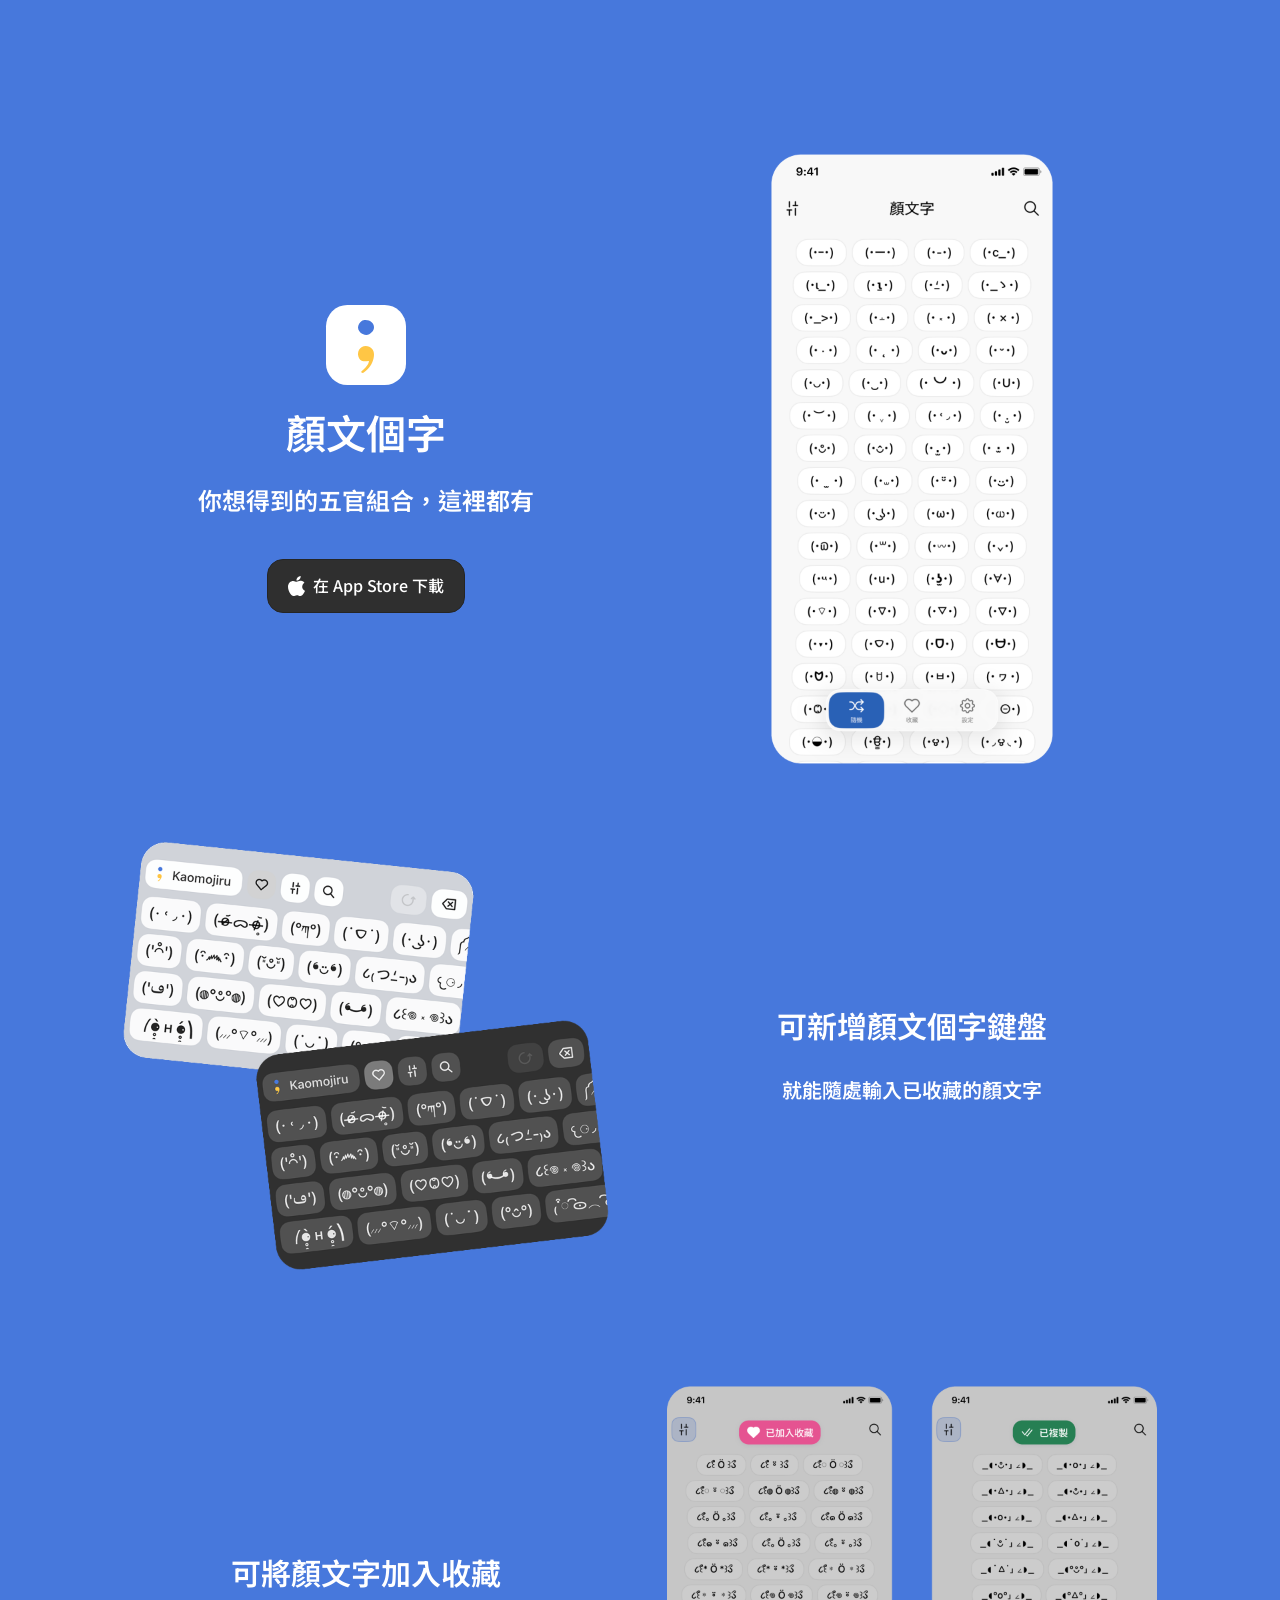
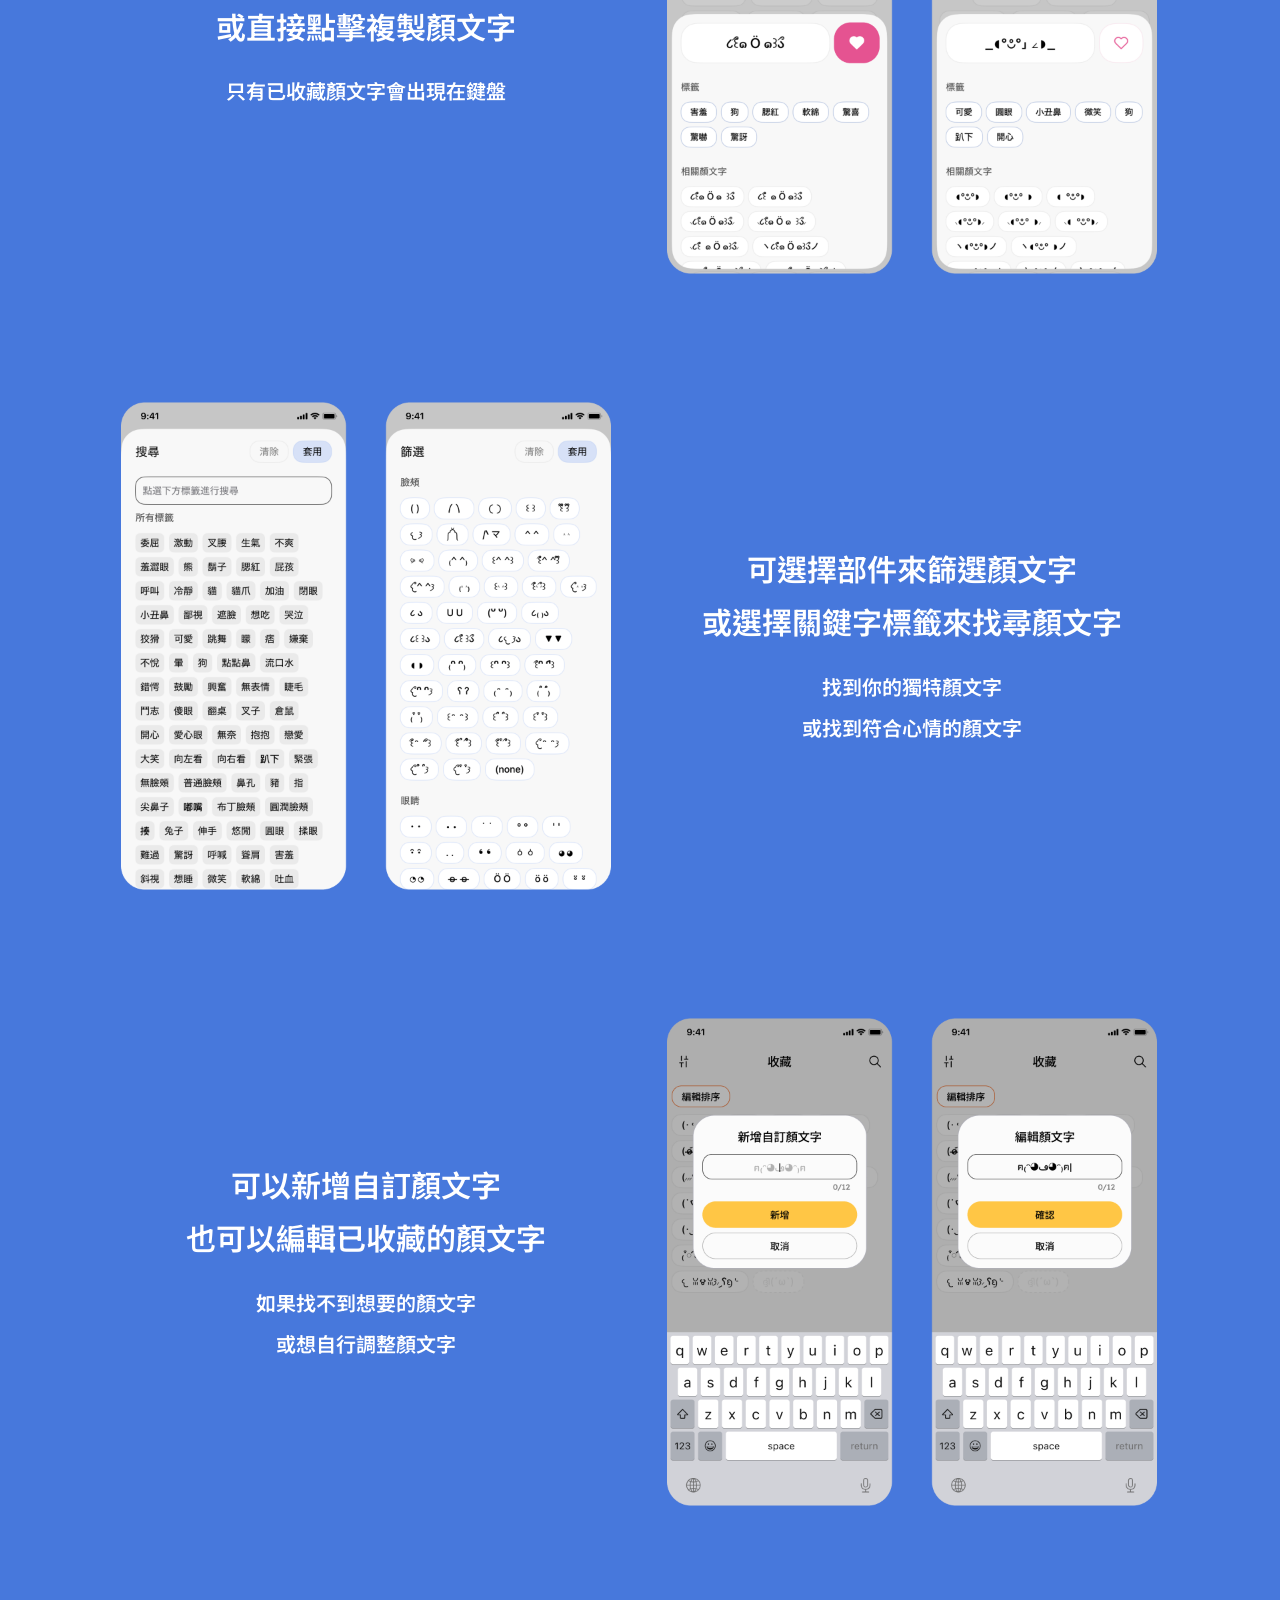
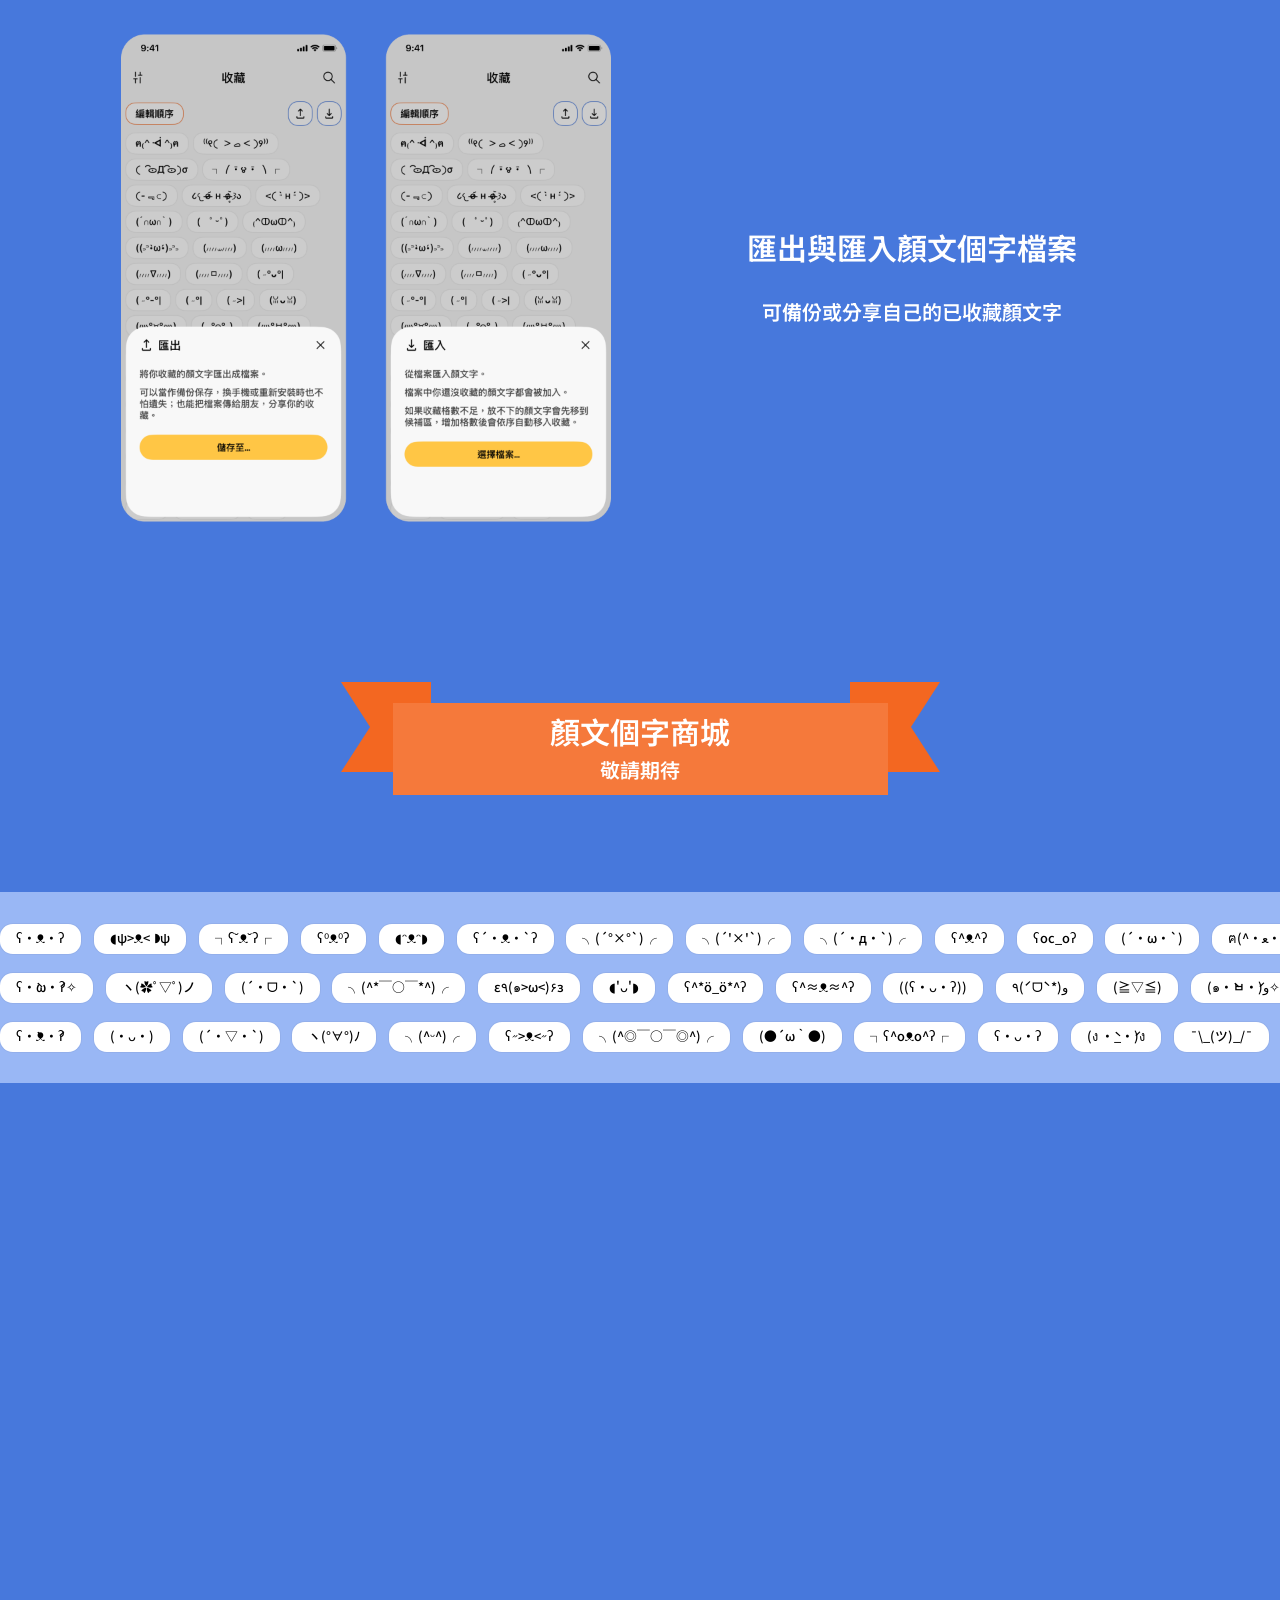
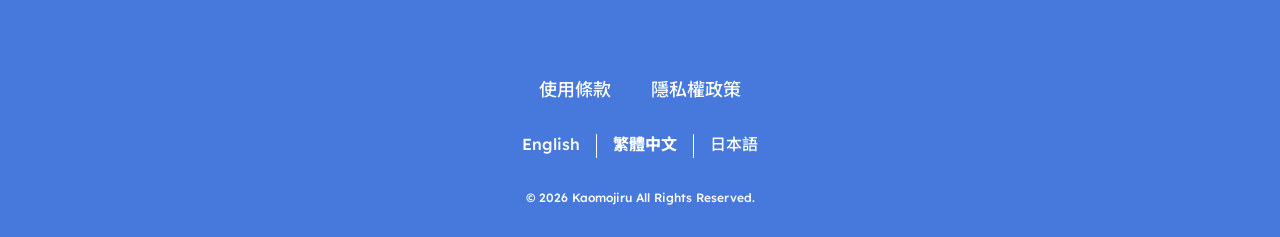
==== index.html @ 0f321140 "Add Kaomojiru official website (zh / en / ja) - Landing page in Traditional Chinese, English and Jap" ====
<!DOCTYPE html>
<html lang="zh-Hant-TW">
<head>
  <meta charset="UTF-8" />
  <meta name="viewport" content="width=device-width, initial-scale=1.0" />
  <title>顏文個字 Kaomojiru｜你想得到的五官組合，這裡都有</title>
  <meta name="description" content="顏文個字：你想得到的五官組合，這裡都有。收藏顏文字、用顏文個字鍵盤隨處輸入。" />
  <link rel="alternate" hreflang="zh-Hant" href="index.html" />
  <link rel="alternate" hreflang="en" href="en/index.html" />
  <link rel="alternate" hreflang="ja" href="ja/index.html" />
  <link rel="preconnect" href="https://fonts.googleapis.com" />
  <link rel="preconnect" href="https://fonts.gstatic.com" crossorigin />
  <link href="https://fonts.googleapis.com/css2?family=Lexend+Deca:wght@500;600;800&family=Noto+Sans+TC:wght@500;600;800&display=swap" rel="stylesheet" />
  <link rel="stylesheet" href="css/style.css" />
  <script>document.documentElement.classList.add("js");</script>
</head>
<body>
  <!-- Header：滑過第一個 section 後由上方淡入 -->
  <header class="site-header" id="siteHeader">
    <div class="site-header__blur" aria-hidden="true"><span></span><span></span><span></span><span></span><span></span></div>
    <div class="site-header__inner">
      <a class="brand" href="#top">
        <span class="app-icon app-icon--sm" aria-hidden="true">
          <span class="app-icon__mark">
            <img class="app-icon__top" src="images/icons/logo_top.svg" alt="" />
            <img class="app-icon__bottom" src="images/icons/logo_bottom.svg" alt="" />
          </span>
        </span>
        <span class="brand__name">顏文個字</span>
      </a>
      <a class="btn-appstore btn-appstore--sm" href="https://apps.apple.com/tw/app/%E9%A1%8F%E6%96%87%E5%80%8B%E5%AD%97/id6787823834" target="_blank" rel="noopener">
        <img src="images/icons/apple_logo.svg" alt="" width="13.046" height="16" />
        <span>在 App Store 下載</span>
      </a>
    </div>
  </header>

  <main id="top">
    <div class="sections">
      <!-- Section 1：Hero -->
      <section class="section section--hero" id="hero" data-reveal>
        <div class="text-block text-block--hero">
          <div class="hero-title">
            <span class="app-icon app-icon--lg" aria-hidden="true">
              <span class="app-icon__mark">
                <img class="app-icon__top" src="images/icons/logo_top.svg" alt="" />
                <img class="app-icon__bottom" src="images/icons/logo_bottom.svg" alt="" />
              </span>
            </span>
            <h1 class="hero-title__name">顏文個字</h1>
            <p class="hero-title__tagline" data-type>你想得到的五官組合，這裡都有</p>
          </div>
          <a class="btn-appstore" href="https://apps.apple.com/tw/app/%E9%A1%8F%E6%96%87%E5%80%8B%E5%AD%97/id6787823834" target="_blank" rel="noopener">
            <img src="images/icons/apple_logo.svg" alt="" width="16.308" height="20" />
            <span>在 App Store 下載</span>
          </a>
        </div>
        <div class="media media--hero">
          <img src="images/image_1_ch.png" alt="顏文個字 App 主畫面：各式顏文字一覽" width="526" height="614" />
        </div>
      </section>

      <!-- Section 2：鍵盤 -->
      <section class="section" data-reveal>
        <div class="media media--keyboard">
          <img src="images/Image_2.png" alt="顏文個字鍵盤（淺色與深色模式）" width="526" height="484" />
        </div>
        <div class="text-block text-block--keyboard">
          <div class="text-block__title">
            <h2 data-type>可新增顏文個字鍵盤</h2>
          </div>
          <div class="text-block__desc">
            <p data-type>就能隨處輸入已收藏的顏文字</p>
          </div>
        </div>
      </section>

      <!-- Section 3：收藏 / 複製 -->
      <section class="section" data-reveal>
        <div class="text-block">
          <div class="text-block__title">
            <h2 data-type>可將顏文字加入收藏</h2>
            <h2 data-type>或直接點擊複製顏文字</h2>
          </div>
          <div class="text-block__desc">
            <p data-type>只有已收藏顏文字會出現在鍵盤</p>
          </div>
        </div>
        <div class="media">
          <img src="images/Image_3_ch.png" alt="將顏文字加入收藏與點擊複製的畫面" width="526" height="568" />
        </div>
      </section>

      <!-- Section 4：篩選 / 標籤 -->
      <section class="section" data-reveal>
        <div class="media">
          <img src="images/Image_4_ch.png" alt="以部件篩選顏文字與關鍵字標籤搜尋的畫面" width="526" height="568" />
        </div>
        <div class="text-block">
          <div class="text-block__title">
            <h2 data-type>可選擇部件來篩選顏文字</h2>
            <h2 data-type>或選擇關鍵字標籤來找尋顏文字</h2>
          </div>
          <div class="text-block__desc">
            <p data-type>找到你的獨特顏文字</p>
            <p data-type>或找到符合心情的顏文字</p>
          </div>
        </div>
      </section>

      <!-- Section 5：自訂 / 編輯 -->
      <section class="section" data-reveal>
        <div class="text-block">
          <div class="text-block__title">
            <h2 data-type>可以新增自訂顏文字</h2>
            <h2 data-type>也可以編輯已收藏的顏文字</h2>
          </div>
          <div class="text-block__desc">
            <p data-type>如果找不到想要的顏文字</p>
            <p data-type>或想自行調整顏文字</p>
          </div>
        </div>
        <div class="media">
          <img src="images/Image_5_ch.png" alt="新增自訂顏文字與編輯顏文字的畫面" width="526" height="568" />
        </div>
      </section>

      <!-- Section 6：匯出 / 匯入 -->
      <section class="section" data-reveal>
        <div class="media">
          <img src="images/Image_6_ch.png" alt="匯出與匯入顏文個字檔案的畫面" width="526" height="568" />
        </div>
        <div class="text-block">
          <div class="text-block__title">
            <h2 data-type>匯出與匯入顏文個字檔案</h2>
          </div>
          <div class="text-block__desc">
            <p data-type>可備份或分享自己的已收藏顏文字</p>
          </div>
        </div>
      </section>

      <!-- Section 7：顏文個字商城 banner -->
      <section class="section section--banner" data-reveal>
        <div class="market-banner">
          <img class="market-banner__side market-banner__side--left" src="images/icons/banner_left.svg" alt="" width="90" height="114" />
          <img class="market-banner__side market-banner__side--right" src="images/icons/banner_right.svg" alt="" width="90" height="114" />
          <div class="market-banner__middle">
            <h2 data-type>顏文個字商城</h2>
            <p data-type>敬請期待</p>
          </div>
        </div>
      </section>
    </div>

    <!-- 滾動顏文字：直接在下方 rolling__set 中增刪按鈕即可 -->
    <section class="rolling" aria-label="顏文字範例（點擊即可複製）" data-reveal>
      <div class="rolling__row" data-direction="left">
        <div class="rolling__set">
          <button class="kaomoji-btn" type="button">ʕ•ᴥ•ʔ</button>
          <button class="kaomoji-btn" type="button">◖ψ&gt;ᴥ&lt;◗ψ</button>
          <button class="kaomoji-btn" type="button">┐ʕ˘ᴥ˘ʔ┌</button>
          <button class="kaomoji-btn" type="button">ʕ⁰ᴥ⁰ʔ</button>
          <button class="kaomoji-btn" type="button">◖ᵔᴥᵔ◗</button>
          <button class="kaomoji-btn" type="button">ʕ´•ᴥ•`ʔ</button>
          <button class="kaomoji-btn" type="button">╮(´°×°`)╭</button>
          <button class="kaomoji-btn" type="button">╮(´'×'`)╭</button>
          <button class="kaomoji-btn" type="button">╮(´•д•`)╭</button>
          <button class="kaomoji-btn" type="button">ʕ^ᴥ^ʔ</button>
          <button class="kaomoji-btn" type="button">ʕoc_oʔ</button>
          <button class="kaomoji-btn" type="button">(´・ω・`)</button>
          <button class="kaomoji-btn" type="button">ฅ(^•ﻌ•^)ฅ</button>
          <button class="kaomoji-btn" type="button">(｡•̀ᴗ-)✧</button>
          <button class="kaomoji-btn" type="button">٩(◕‿◕)۶</button>
          <button class="kaomoji-btn" type="button">٩(๑&gt;◡&lt;๑)۶</button>
        </div>
      </div>
      <div class="rolling__row" data-direction="right">
        <div class="rolling__set">
          <button class="kaomoji-btn" type="button">ʕ•̀ω•́ʔ✧</button>
          <button class="kaomoji-btn" type="button">ヽ(✿ﾟ▽ﾟ)ノ</button>
          <button class="kaomoji-btn" type="button">(´・ᗜ・`)</button>
          <button class="kaomoji-btn" type="button">╮(^*￣○￣*^)╭</button>
          <button class="kaomoji-btn" type="button">ε٩(๑&gt;ω&lt;)۶з</button>
          <button class="kaomoji-btn" type="button">◖'ᴗ'◗</button>
          <button class="kaomoji-btn" type="button">ʕ^*ö_ö*^ʔ</button>
          <button class="kaomoji-btn" type="button">ʕ^≈ᴥ≈^ʔ</button>
          <button class="kaomoji-btn" type="button">((ʕ•ᴗ•ʔ))</button>
          <button class="kaomoji-btn" type="button">٩(ˊᗜˋ*)و</button>
          <button class="kaomoji-btn" type="button">(≧▽≦)</button>
          <button class="kaomoji-btn" type="button">(๑•̀ㅂ•́)و✧</button>
          <button class="kaomoji-btn" type="button">(ﾉ◕ヮ◕)ﾉ*:･ﾟ✧</button>
          <button class="kaomoji-btn" type="button">(￣▽￣)ノ</button>
          <button class="kaomoji-btn" type="button">(っ˘ω˘ς)</button>
          <button class="kaomoji-btn" type="button">U•ᴥ•U</button>
          <button class="kaomoji-btn" type="button">ʕoᴗoʔ</button>
        </div>
      </div>
      <div class="rolling__row" data-direction="left">
        <div class="rolling__set">
          <button class="kaomoji-btn" type="button">ʕ•̀ᴥ•́ʔ</button>
          <button class="kaomoji-btn" type="button">(・ᴗ・)</button>
          <button class="kaomoji-btn" type="button">(´・▽・`)</button>
          <button class="kaomoji-btn" type="button">ヽ(°∀°)ﾉ</button>
          <button class="kaomoji-btn" type="button">╮(^ᵕ^)╭</button>
          <button class="kaomoji-btn" type="button">ʕ˶&gt;ᴥ&lt;˶ʔ</button>
          <button class="kaomoji-btn" type="button">╮(^◎￣○￣◎^)╭</button>
          <button class="kaomoji-btn" type="button">(●´ω｀●)</button>
          <button class="kaomoji-btn" type="button">┐ʕ^oᴥo^ʔ┌</button>
          <button class="kaomoji-btn" type="button">ʕ•ᴗ•ʔ</button>
          <button class="kaomoji-btn" type="button">(ง •̀_•́)ง</button>
          <button class="kaomoji-btn" type="button">¯\_(ツ)_/¯</button>
          <button class="kaomoji-btn" type="button">(✿◠‿◠)</button>
          <button class="kaomoji-btn" type="button">ʕ´•̥ᴥ•̥`ʔ</button>
          <button class="kaomoji-btn" type="button">(＾ω＾)</button>
          <button class="kaomoji-btn" type="button">◖⁰ᴥ⁰◗</button>
        </div>
      </div>
    </section>

    <!-- 常見問題 -->
    <section class="faq" data-reveal>
      <h2 class="faq__heading" data-type>常見問題</h2>
      <div class="faq__list">
        <div class="faq-item">
          <button class="faq-item__question" type="button" aria-expanded="false" aria-controls="faq-a1" id="faq-q1">
            <span>顏文個字 App 需要付費嗎？</span>
            <img class="faq-item__arrow" src="images/Icon_Arrow.png" alt="" width="40" height="40" />
          </button>
          <div class="faq-item__answer" id="faq-a1" role="region" aria-labelledby="faq-q1">
            <div class="faq-item__answer-inner">
              <p>App 本身免費，提供 10 個免費收藏的額度，每觀看一個影片可獲得 2 個收藏額度。</p>
              <p>若購買顏文個字 PRO 則可無限收藏＋去除橫幅廣告。</p>
            </div>
          </div>
        </div>
        <div class="faq-item">
          <button class="faq-item__question" type="button" aria-expanded="false" aria-controls="faq-a2" id="faq-q2">
            <span>為什麼不把所有的顏文字直接放在鍵盤裡？</span>
            <img class="faq-item__arrow" src="images/Icon_Arrow.png" alt="" width="40" height="40" />
          </button>
          <div class="faq-item__answer" id="faq-a2" role="region" aria-labelledby="faq-q2">
            <div class="faq-item__answer-inner">
              <p>顏文個字收錄了許多部件，希望使用者可以盡情拼出自己喜歡的、符合自己心情的顏文字。</p>
              <p>也因此，顏文個字所含有的顏文字個數一共超過 37 億個。</p>
              <p>將這個數量的顏文字直接放在鍵盤裡，不僅不容易快速找到自己想使用的顏文字，鍵盤本身也容易造成卡頓。</p>
              <p>所以希望大家可以時不時開啟顏文個字 App 收藏自己喜歡的、想用的顏文字，方便下次直接切換顏文個字鍵盤來一鍵輸入。</p>
            </div>
          </div>
        </div>
        <div class="faq-item">
          <button class="faq-item__question" type="button" aria-expanded="false" aria-controls="faq-a3" id="faq-q3">
            <span>顏文個字的鍵盤真的不會竊聽輸入？</span>
            <img class="faq-item__arrow" src="images/Icon_Arrow.png" alt="" width="40" height="40" />
          </button>
          <div class="faq-item__answer" id="faq-a3" role="region" aria-labelledby="faq-q3">
            <div class="faq-item__answer-inner">
              <p>是的，如果鍵盤上要有這樣的功能，iOS 系統會要求要讓使用者「允許完整取用」；但在設定顏文個字鍵盤時，您會發現沒有這樣的選項，這正是顏文個字鍵盤完全不可能竊聽使用者的輸入的證明。</p>
            </div>
          </div>
        </div>
        <div class="faq-item">
          <button class="faq-item__question" type="button" aria-expanded="false" aria-controls="faq-a4" id="faq-q4">
            <span>要怎麼設定顏文個字鍵盤呢？</span>
            <img class="faq-item__arrow" src="images/Icon_Arrow.png" alt="" width="40" height="40" />
          </button>
          <div class="faq-item__answer" id="faq-a4" role="region" aria-labelledby="faq-q4">
            <div class="faq-item__answer-inner">
              <p>有許多種方式，您可以直接到 iOS 設定 App 上後選擇「一般」&gt;「鍵盤」&gt;「新增鍵盤」，找到「第三方鍵盤」下方的「顏文個字鍵盤」；或是在切換輸入鍵盤時選擇最上方的「鍵盤設定」，畫面跳轉至 iOS 設定 App 上後選擇「鍵盤」&gt;「新增鍵盤」，後面步驟相同。</p>
              <p>或者是開啟顏文個字 App 進入「設定」頁，選擇「鍵盤設定方法」，滑到最下方點擊「前往『設定』」，點擊「鍵盤」後開啟顏文個字鍵盤。</p>
            </div>
          </div>
        </div>
      </div>
    </section>
  </main>

  <footer class="site-footer">
    <nav class="site-footer__legal" aria-label="法律資訊">
      <a href="terms.html">使用條款</a>
      <a href="privacy.html">隱私權政策</a>
    </nav>
    <nav class="site-footer__lang" aria-label="語言">
      <a href="en/index.html" lang="en">English</a>
      <span class="site-footer__divider" aria-hidden="true"></span>
      <a href="index.html" aria-current="page">繁體中文</a>
      <span class="site-footer__divider" aria-hidden="true"></span>
      <a href="ja/index.html" lang="ja">日本語</a>
    </nav>
    <p class="site-footer__copy">© 2026 Kaomojiru All Rights Reserved.</p>
  </footer>

  <div class="toast" id="toast" role="status" aria-live="polite"></div>

  <script src="js/main.js"></script>
</body>
</html>
---- css/style.css ----
/* =========================================================
   顏文個字 Kaomojiru — Official Website
   目前版本：桌機版（viewport ≥ 1122px）
   ========================================================= */

:root {
  --blue: #4778dc;
  --blue-light: #99b7f5;
  --white: #ffffff;
  --orange: #f5793b;
  --button-dark: #2f2f2f;
  --neutral-900: #252525;
  --kaomoji-text: #000000;

  --content-width: 1074px;
  --column-width: 526px;

  --font-base: "Lexend Deca", "PingFang TC", "Noto Sans TC", "Microsoft JhengHei", sans-serif;
  --font-ui: -apple-system, BlinkMacSystemFont, "SF Pro Text", "SF Pro", "PingFang TC", "Noto Sans TC", sans-serif;
  --font-kaomoji: -apple-system, BlinkMacSystemFont, "SF Pro Text", "Hiragino Sans", "Apple Color Emoji", "Segoe UI Symbol", "Noto Sans JP", "Noto Sans TC", sans-serif;

  --ease-out: cubic-bezier(0.22, 1, 0.36, 1);
}

/* 日文版：漢字使用日文字形 */
:root:lang(ja) {
  --font-base: "Lexend Deca", "Noto Sans JP", "Hiragino Sans", "Hiragino Kaku Gothic ProN", "Yu Gothic", sans-serif;
  --font-ui: -apple-system, BlinkMacSystemFont, "SF Pro Text", "SF Pro", "Hiragino Sans", "Noto Sans JP", sans-serif;
}

*,
*::before,
*::after {
  box-sizing: border-box;
}

html {
  scroll-behavior: smooth;
}

body {
  margin: 0;
  background: var(--blue);
  color: var(--white);
  font-family: var(--font-base);
  font-weight: 600;
  -webkit-font-smoothing: antialiased;
  -moz-osx-font-smoothing: grayscale;
  overflow-x: hidden;
}

h1,
h2,
p {
  margin: 0;
  font-weight: inherit;
}

a {
  color: inherit;
  text-decoration: none;
}

img {
  display: block;
}

/* ---------- App icon（logo） ---------- */
.app-icon {
  position: relative;
  display: block;
  flex-shrink: 0;
  overflow: hidden;
  background: var(--white);
  border-radius: 26.667%;
}

.app-icon--lg {
  width: 80px;
  height: 80px;
}

.app-icon--sm {
  width: 36px;
  height: 36px;
}

.app-icon__mark {
  position: absolute;
  left: 37.5%;
  top: 17.578%;
  width: 25%;
  height: 68.75%;
}

.app-icon__top,
.app-icon__bottom {
  position: absolute;
  width: auto;
  height: auto;
}

.app-icon__top {
  top: 0.92%;
  right: 10.38%;
  bottom: 70.11%;
  left: 10%;
  width: 79.62%;
  height: 28.97%;
}

.app-icon__bottom {
  top: 49.11%;
  right: 11.36%;
  bottom: 1.53%;
  left: 10%;
  width: 78.64%;
  height: 49.36%;
}

/* ---------- App Store 按鈕 ---------- */
.btn-appstore {
  display: inline-flex;
  align-items: center;
  justify-content: center;
  gap: 8px;
  padding: 16px 20px;
  background: var(--button-dark);
  border: 1px solid var(--neutral-900);
  border-radius: 16px;
  color: var(--white);
  font-family: var(--font-ui);
  font-size: 16px;
  font-weight: 510;
  line-height: 1.2;
  white-space: nowrap;
  transition: transform 0.2s var(--ease-out), background-color 0.2s ease;
}

.btn-appstore img {
  width: 16.308px;
  height: 20px;
}

.btn-appstore--sm {
  padding: 12px 16px;
  font-size: 14px;
}

.btn-appstore--sm img {
  width: 13.046px;
  height: 16px;
}

.btn-appstore:hover {
  background: #3a3a3a;
  transform: translateY(-2px);
}

/* 按下：下移 2px 並縮小為 97% */
.btn-appstore:active {
  transform: translateY(2px) scale(0.97);
  transition-duration: 0.08s;
}

.btn-appstore:focus-visible,
.faq-item__question:focus-visible,
.kaomoji-btn:focus-visible,
.site-footer a:focus-visible {
  outline: 2px solid var(--white);
  outline-offset: 3px;
}

/* ---------- Header（滑過第一個 section 後由上方淡入） ---------- */
/* 注意：header 本身不可用 opacity 淡入——父層 opacity < 1 時，
   瀏覽器會暫停子層的 backdrop-filter，導致模糊延遲出現。
   因此 header 只做位移；淡入改由底色（::before）與內容（__inner）各自處理。 */
.site-header {
  --blur-extend: 40px;
  position: fixed;
  inset: 0 0 auto 0;
  z-index: 100;
  transform: translateY(calc(-100% - var(--blur-extend)));
  pointer-events: none;
  transition: transform 0.45s var(--ease-out);
  will-change: transform;
}

.site-header::before {
  content: "";
  position: absolute;
  inset: 0;
  z-index: -2;
  background: url("../images/icons/header_bg.png") center / 100% 100% no-repeat;
  opacity: 0;
  transition: opacity 0.45s var(--ease-out);
}

.site-header.is-visible {
  transform: translateY(0);
  pointer-events: auto;
}

.site-header.is-visible::before,
.site-header.is-visible .site-header__inner {
  opacity: 1;
}

/* Progressive blur：越往上越模糊，並延伸到 header 下方逐漸消失，避免出現明顯分界線 */
.site-header__blur {
  position: absolute;
  inset: 0 0 auto 0;
  z-index: -1;
  height: calc(100% + var(--blur-extend));
  pointer-events: none;
}

.site-header__blur > span {
  position: absolute;
  inset: 0;
}

/* 每一層負責一段高度（0% = 底部，100% = 頂部），模糊程度逐層加倍 */
.site-header__blur > span:nth-child(1) {
  -webkit-backdrop-filter: blur(0.75px);
  backdrop-filter: blur(0.75px);
  -webkit-mask-image: linear-gradient(to top, transparent 0%, #000 12%, #000 26%, transparent 40%);
  mask-image: linear-gradient(to top, transparent 0%, #000 12%, #000 26%, transparent 40%);
}

.site-header__blur > span:nth-child(2) {
  -webkit-backdrop-filter: blur(1.5px);
  backdrop-filter: blur(1.5px);
  -webkit-mask-image: linear-gradient(to top, transparent 12%, #000 26%, #000 40%, transparent 54%);
  mask-image: linear-gradient(to top, transparent 12%, #000 26%, #000 40%, transparent 54%);
}

.site-header__blur > span:nth-child(3) {
  -webkit-backdrop-filter: blur(3px);
  backdrop-filter: blur(3px);
  -webkit-mask-image: linear-gradient(to top, transparent 26%, #000 40%, #000 54%, transparent 68%);
  mask-image: linear-gradient(to top, transparent 26%, #000 40%, #000 54%, transparent 68%);
}

.site-header__blur > span:nth-child(4) {
  -webkit-backdrop-filter: blur(6px);
  backdrop-filter: blur(6px);
  -webkit-mask-image: linear-gradient(to top, transparent 40%, #000 54%, #000 68%, transparent 82%);
  mask-image: linear-gradient(to top, transparent 40%, #000 54%, #000 68%, transparent 82%);
}

.site-header__blur > span:nth-child(5) {
  -webkit-backdrop-filter: blur(12px);
  backdrop-filter: blur(12px);
  -webkit-mask-image: linear-gradient(to top, transparent 54%, #000 68%, #000 100%);
  mask-image: linear-gradient(to top, transparent 54%, #000 68%, #000 100%);
}

.site-header__inner {
  opacity: 0;
  transition: opacity 0.45s var(--ease-out);
  display: flex;
  align-items: center;
  justify-content: space-between;
  width: var(--content-width);
  margin: 0 auto;
  padding: 18px 16px;
}

.brand {
  display: flex;
  align-items: center;
  gap: 12px;
}

.brand__name {
  font-size: 20px;
  font-weight: 600;
  line-height: 1.25;
  white-space: nowrap;
}

/* ---------- Sections ---------- */
.sections {
  width: var(--content-width);
  margin: 0 auto;
  padding-top: 128px; /* header 區 80px + 48px */
}

.section {
  display: flex;
  align-items: center;
  gap: 20px;
  padding: 24px 0;
}

.media {
  display: flex;
  align-items: center;
  justify-content: center;
  width: var(--column-width);
  height: 568px;
  flex-shrink: 0;
}

.media img {
  width: var(--column-width);
  height: auto;
}

.media--hero {
  height: 614px;
}

.media--keyboard {
  height: 484px;
}

.text-block {
  display: flex;
  flex-direction: column;
  align-items: center;
  justify-content: center;
  gap: 32px;
  width: var(--column-width);
  height: 568px;
  flex-shrink: 0;
  padding: 16px;
  text-align: center;
  line-height: 1.25;
}

.text-block--keyboard {
  height: 484px;
}

.text-block__title,
.text-block__desc {
  display: flex;
  flex-direction: column;
  align-items: center;
  gap: 16px;
  width: 100%;
}

/* 標題與敘述換行時讓每行長度平均，避免最後一行只剩一兩個字 */
.text-block__title h2,
.text-block__desc p,
.hero-title__tagline {
  text-wrap: balance;
}

.text-block__title h2 {
  font-size: 30px;
  font-weight: 600;
}

.text-block__desc p {
  font-size: 20px;
  font-weight: 600;
}

/* Hero */
.text-block--hero {
  gap: 40px;
  height: 614px;
}

.hero-title {
  display: flex;
  flex-direction: column;
  align-items: center;
  gap: 24px;
  width: 100%;
}

.hero-title__name {
  font-size: 40px;
  font-weight: 600;
  line-height: 1.25;
}

.hero-title__tagline {
  font-size: 24px;
  font-weight: 600;
  line-height: 1.5;
}

/* ---------- 顏文個字商城 banner ---------- */
/* 左右至少保留 60px；空間不夠時整個 banner 等比例縮小（設計原寸 599 × 114） */
.section--banner {
  justify-content: center;
  padding: 0;
}

.market-banner {
  --banner-gutter: 60px;
  position: relative;
  container-type: inline-size;
  width: min(599px, calc(100% - var(--banner-gutter) * 2));
  aspect-ratio: 599 / 114;
  margin: 96px 0;
}

.market-banner__side {
  position: absolute;
  top: 0;
  width: 15.025%; /* 90 / 599 */
  height: 100%;
}

.market-banner__side--left {
  left: 0;
}

.market-banner__side--right {
  right: 0;
}

/* 內部尺寸以 banner 寬度（cqw）換算，原寸時與設計稿相同 */
.market-banner__middle {
  position: absolute;
  left: 8.681%; /* 52 / 599 */
  top: 18.421%; /* 21 / 114 */
  display: flex;
  flex-direction: column;
  align-items: center;
  gap: calc(6 / 599 * 100cqw);
  width: 82.638%; /* 495 / 599 */
  padding: calc(12 / 599 * 100cqw) 0;
  background: var(--orange);
  text-align: center;
  line-height: 1.25;
}

.market-banner__middle h2 {
  font-size: calc(30 / 599 * 100cqw);
  font-weight: 600;
}

.market-banner__middle p {
  font-size: calc(20 / 599 * 100cqw);
  font-weight: 600;
}

/* ---------- 滾動顏文字 ---------- */
.rolling {
  display: flex;
  flex-direction: column;
  gap: 19.2px;
  padding: 32px 0;
  background: var(--blue-light);
  overflow: hidden;
}

.rolling__row {
  display: flex;
  width: 100%;
  overflow: hidden;
  /* 讓上移的按鈕不被裁切 */
  padding: 4px 0;
  margin: -4px 0;
}

.rolling__track {
  display: flex;
  flex-shrink: 0;
  animation: marquee-left var(--duration, 60s) linear infinite;
  will-change: transform;
}

.rolling__row[data-direction="right"] .rolling__track {
  animation-name: marquee-right;
}

.rolling__row:hover .rolling__track,
.rolling__row:focus-within .rolling__track {
  animation-play-state: paused;
}

.rolling__set {
  display: flex;
  flex-shrink: 0;
  gap: 12.8px;
  padding-right: 12.8px;
}

@keyframes marquee-left {
  from { transform: translateX(0); }
  to   { transform: translateX(-50%); }
}

@keyframes marquee-right {
  from { transform: translateX(-50%); }
  to   { transform: translateX(0); }
}

.kaomoji-btn {
  display: inline-flex;
  align-items: center;
  justify-content: center;
  flex-shrink: 0;
  height: 29.6px;
  padding: 0 16px;
  border: 0;
  border-radius: 12.8px;
  background: var(--white);
  box-shadow: 0 0 0 1px rgba(0, 0, 0, 0.04);
  color: var(--kaomoji-text);
  font-family: var(--font-kaomoji);
  font-size: 12.8px;
  font-weight: 500;
  line-height: 1;
  white-space: nowrap;
  cursor: pointer;
  transition: transform 0.2s var(--ease-out), box-shadow 0.2s ease;
}

.kaomoji-btn:hover {
  transform: translateY(-3px);
  box-shadow: 0 3px 8px rgba(26, 62, 140, 0.18);
}

.kaomoji-btn:active {
  transform: translateY(-1px);
}

/* ---------- 常見問題 ---------- */
.faq {
  display: flex;
  flex-direction: column;
  align-items: center;
  gap: 32px;
  width: 1075px;
  margin: 0 auto;
  padding: 60px 24px;
}

.faq__heading {
  width: 100%;
  font-size: 32px;
  font-weight: 600;
  line-height: 1.25;
  text-align: center;
}

.faq__list {
  display: flex;
  flex-direction: column;
  gap: 20px;
  width: 100%;
}

.faq-item {
  display: flex;
  flex-direction: column;
  gap: 6px;
}

.faq-item__question {
  display: flex;
  align-items: center;
  gap: 16px;
  width: 100%;
  padding: 16px 0;
  border: 0;
  background: none;
  color: var(--white);
  font-family: var(--font-base);
  font-size: 22px;
  font-weight: 600;
  line-height: 1.25;
  text-align: left;
  cursor: pointer;
}

.faq-item__question span {
  flex: 1 0 0;
  min-width: 1px;
}

.faq-item__arrow {
  width: 40px;
  height: 40px;
  flex-shrink: 0;
  transform: rotate(180deg); /* 收合時朝下 */
  transition: transform 0.35s var(--ease-out);
}

.faq-item.is-open .faq-item__arrow {
  transform: rotate(0deg); /* 展開時朝上 */
}

.faq-item__answer {
  display: grid;
  grid-template-rows: 0fr;
  transition: grid-template-rows 0.4s var(--ease-out), opacity 0.4s ease;
  opacity: 0;
}

.faq-item.is-open .faq-item__answer {
  grid-template-rows: 1fr;
  opacity: 1;
}

.faq-item__answer-inner {
  overflow: hidden;
  font-size: 16px;
  font-weight: 500;
  line-height: 2;
}

/* ---------- Footer ---------- */
.site-footer {
  display: flex;
  flex-direction: column;
  align-items: center;
  justify-content: center;
  gap: 32px;
  width: 1075px;
  margin: 0 auto;
  padding: 32px 0;
  font-weight: 500;
  line-height: 1.25;
  text-align: center;
}

.site-footer__legal {
  display: flex;
  align-items: center;
  gap: 40px;
  font-size: 18px;
}

.site-footer__lang {
  display: flex;
  align-items: flex-start;
  gap: 16px;
  font-size: 16px;
}

.site-footer__lang a[aria-current="page"] {
  font-weight: 800;
}

.site-footer__divider {
  width: 1px;
  height: 24px;
  background: var(--white);
}

.site-footer__copy {
  font-size: 12px;
}

.site-footer a {
  transition: opacity 0.2s ease;
}

.site-footer a:hover {
  opacity: 0.75;
}

/* ---------- 使用條款 / 隱私權政策 ----------
   標題字級 = section title；內文字級 = section description（三種螢幕寬度同首頁） */
.legal {
  width: var(--content-width);
  margin: 0 auto;
  padding: 141px 16px 40px; /* header 77px + 64px */
  line-height: 1.25;
}

.legal__title {
  font-size: 30px;
  font-weight: 600;
}

.legal__updated {
  margin-top: 16px;
  font-size: 20px;
  font-weight: 500;
  opacity: 0.8;
}

.legal__divider {
  height: 1px;
  margin: 48px 0 0;
  border: 0;
  background: rgba(255, 255, 255, 0.4);
}

.legal h2 {
  margin-top: 56px;
  font-size: 30px;
  font-weight: 600;
}

.legal h3 {
  margin-top: 32px;
  font-size: 20px;
  font-weight: 600;
}

.legal p,
.legal li {
  font-size: 20px;
  font-weight: 500;
  line-height: 1.8;
}

.legal p {
  margin-top: 16px;
}

.legal strong {
  font-weight: 800;
}

.legal ul {
  margin: 12px 0 0;
  padding-left: 1.4em;
}

.legal li + li {
  margin-top: 8px;
}

.legal a {
  text-decoration: underline;
  text-underline-offset: 3px;
  overflow-wrap: anywhere;
}

.legal a:hover {
  opacity: 0.75;
}

@media (max-width: 1121.98px) {
  .legal {
    width: 100%;
    padding: 141px 32px 40px;
  }

  .legal__title,
  .legal h2 {
    font-size: 26px;
  }

  .legal__updated,
  .legal h3,
  .legal p,
  .legal li {
    font-size: 18px;
  }
}

@media (max-width: 599.98px) {
  .legal {
    padding: 117px 24px 32px; /* header 77px + 40px */
  }

  .legal__title,
  .legal h2 {
    font-size: 22px;
  }

  .legal__updated,
  .legal h3,
  .legal p,
  .legal li {
    font-size: 14px;
  }

  .legal__divider {
    margin-top: 32px;
  }

  .legal h2 {
    margin-top: 40px;
  }

  .legal h3 {
    margin-top: 24px;
  }
}

/* ---------- 複製提示 ---------- */
.toast {
  position: fixed;
  left: 50%;
  bottom: 40px;
  z-index: 200;
  padding: 10px 18px;
  border-radius: 16px;
  background: #267f53;
  color: var(--white);
  font-size: 14px;
  font-weight: 500;
  box-shadow: 0 4px 16px rgba(0, 0, 0, 0.15);
  opacity: 0;
  transform: translate(-50%, 12px);
  pointer-events: none;
  transition: opacity 0.25s ease, transform 0.25s var(--ease-out);
}

.toast.is-visible {
  opacity: 1;
  transform: translate(-50%, 0);
}

/* =========================================================
   平板版（600px ≤ viewport < 1122px）
   每個 section 由橫向改為直向排列，且一律「先文字、再圖片」
   ※ 600px 以下也會套用這組樣式，再由下方手機版覆寫差異
   ========================================================= */
@media (max-width: 1121.98px) {
  .site-header__inner {
    width: 100%;
  }

  .sections {
    width: 100%;
    padding-top: 80px;
  }

  .section {
    flex-direction: column;
    justify-content: center;
  }

  /* HTML 中圖片在前的 section，也讓文字排到上面 */
  .section .text-block {
    order: -1;
  }

  .text-block,
  .text-block--hero,
  .text-block--keyboard {
    height: auto;
  }

  /* 字級 */
  .hero-title__name {
    font-size: 36px;
  }

  .hero-title__tagline {
    font-size: 20px;
  }

  .text-block__title h2 {
    font-size: 26px;
  }

  .text-block__desc p {
    font-size: 18px;
  }

  .faq {
    width: 100%;
    padding: 60px 32px;
  }

  .faq__heading {
    font-size: 28px;
  }

  .faq-item__question {
    font-size: 20px;
  }

  .site-footer {
    width: 100%;
  }
}

/* =========================================================
   手機版（viewport < 600px）
   沿用平板版的直向排列，再進一步縮小字級；圖片隨螢幕寬度等比例縮小
   ========================================================= */
@media (max-width: 599.98px) {
  /* 文字區塊撐滿寬度（左右 16px padding） */
  .text-block {
    width: 100%;
    gap: 24px;
  }

  .text-block--keyboard {
    gap: 32px;
  }

  .text-block--hero {
    gap: 40px;
  }

  .text-block__title,
  .text-block__desc {
    gap: 8px;
  }

  /* 圖片：最寬 526px，左右至少保留 24px，高度依比例縮放 */
  .media,
  .media--hero,
  .media--keyboard {
    width: min(var(--column-width), calc(100% - 48px));
    height: auto;
  }

  .media img {
    width: 100%;
  }

  /* 字級 */
  .hero-title__name {
    font-size: 32px;
  }

  .hero-title__tagline {
    font-size: 16px;
  }

  .text-block__title h2 {
    font-size: 22px;
  }

  .text-block__desc p {
    font-size: 14px;
  }

  .faq {
    padding: 60px 24px;
  }

  .faq__heading {
    font-size: 24px;
  }

  .faq-item__question {
    padding: 8px 0;
    font-size: 18px;
  }

  .faq-item__answer-inner {
    font-size: 14px;
  }
}

/* ---------- 窄螢幕 header：logo 旁的名稱與按鈕放不下時，只留 logo ----------
   英文、日文的按鈕文字較長，420px 以下就放不下；中文在 340px 以下才需要 */
@media (max-width: 419.98px) {
  :lang(en) .brand__name,
  :lang(ja) .brand__name {
    position: absolute;
    width: 1px;
    height: 1px;
    overflow: hidden;
    clip-path: inset(50%);
    white-space: nowrap;
  }
}

@media (max-width: 339.98px) {
  .brand__name {
    position: absolute;
    width: 1px;
    height: 1px;
    overflow: hidden;
    clip-path: inset(50%);
    white-space: nowrap;
  }
}

/* =========================================================
   動畫：section 淡入 + 文字逐字出現
   ========================================================= */
.js [data-reveal] {
  opacity: 0;
  transform: translateY(40px);
  transition: opacity 0.9s var(--ease-out), transform 0.9s var(--ease-out);
}

.js [data-reveal].is-revealed {
  opacity: 1;
  transform: none;
}

/* 逐字動畫速度：--char-stagger 為每個字之間的間隔，--char-duration 為單字出現所需時間 */
:root {
  --char-stagger: 25ms;
  --char-duration: 0.35s;
}

.js [data-type] .word {
  display: inline-block;
  white-space: nowrap;
}

.js [data-type] .char {
  display: inline-block;
  opacity: 0;
  transform: translateY(0.35em);
  white-space: pre;
}

.js .is-revealed [data-type] .char,
.js [data-type].is-revealed .char {
  animation: char-in var(--char-duration) var(--ease-out) forwards;
  animation-delay: calc(var(--char-delay, 0ms) + var(--i) * var(--char-stagger));
}

@keyframes char-in {
  to {
    opacity: 1;
    transform: none;
  }
}

@media (prefers-reduced-motion: reduce) {
  html {
    scroll-behavior: auto;
  }

  .js [data-reveal],
  .js [data-type] .char {
    opacity: 1 !important;
    transform: none !important;
    transition: none !important;
    animation: none !important;
  }

  .rolling__track {
    animation-duration: 240s;
  }
}
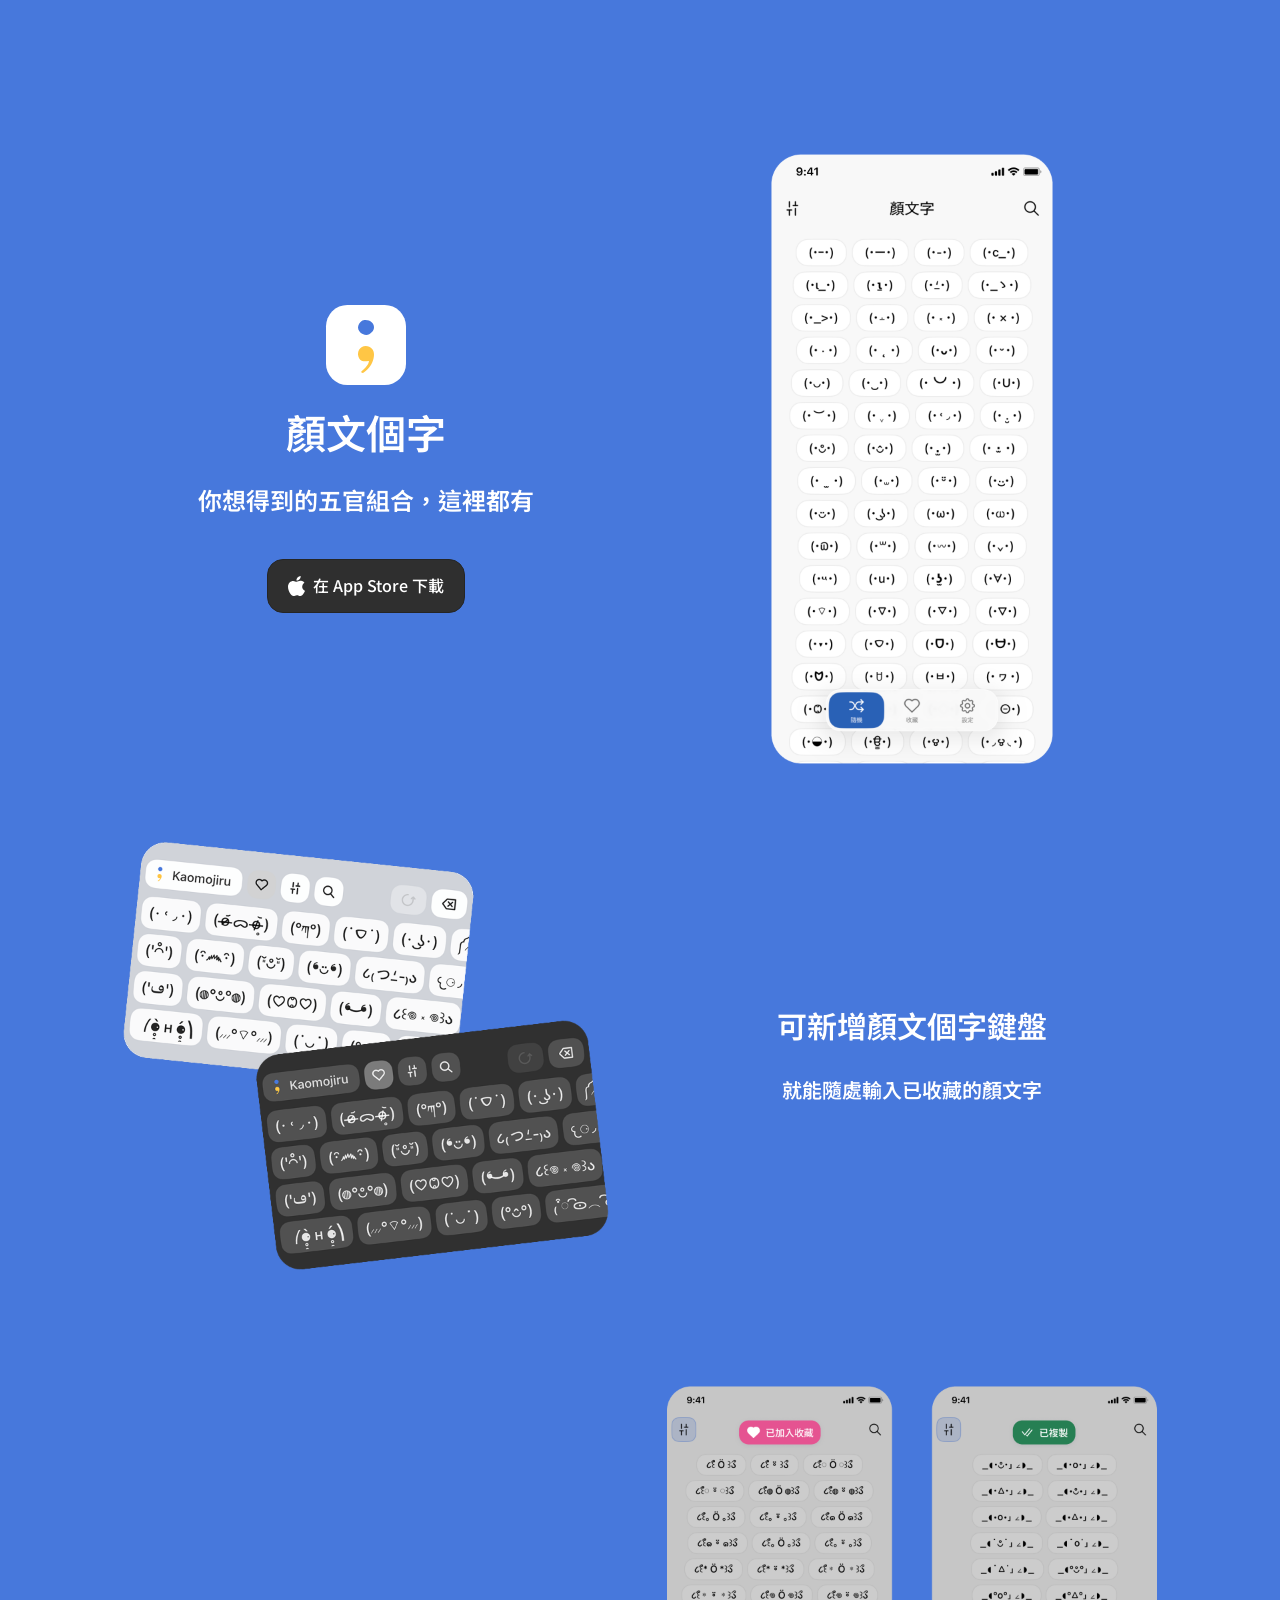
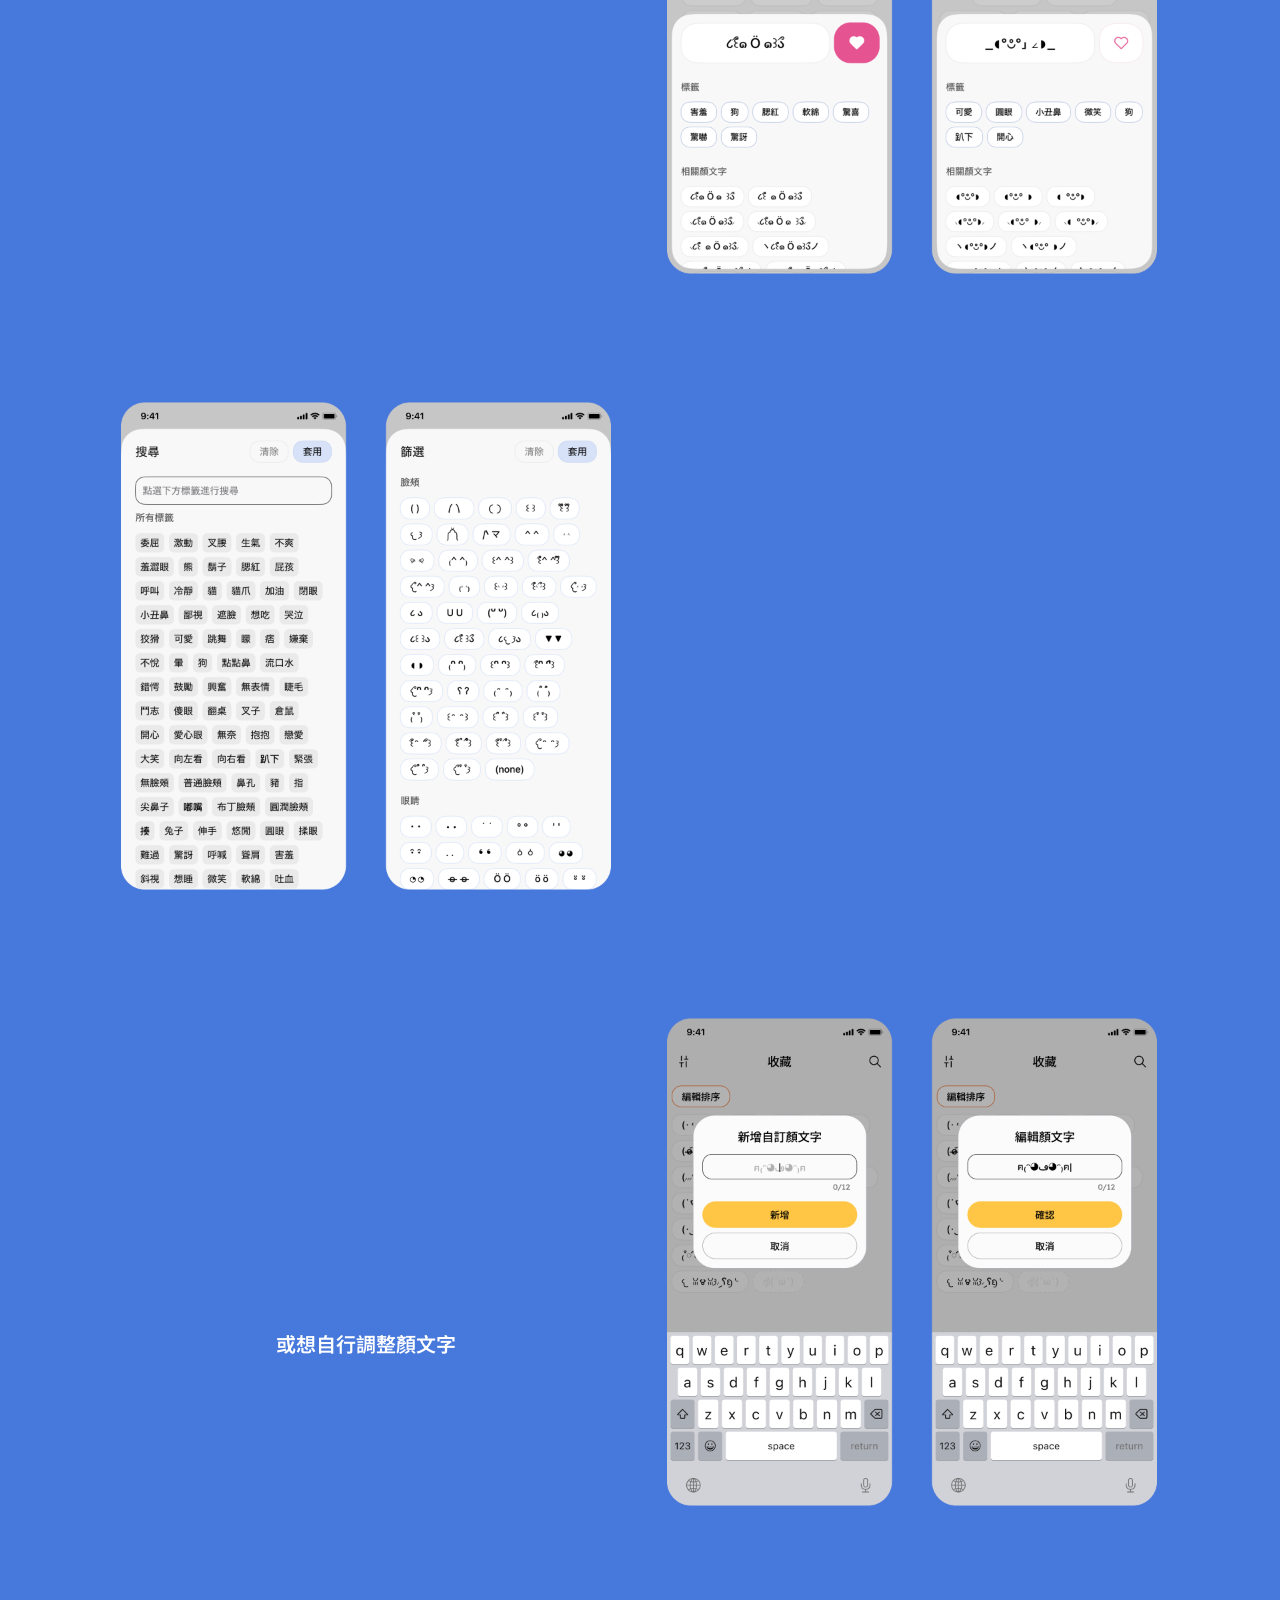
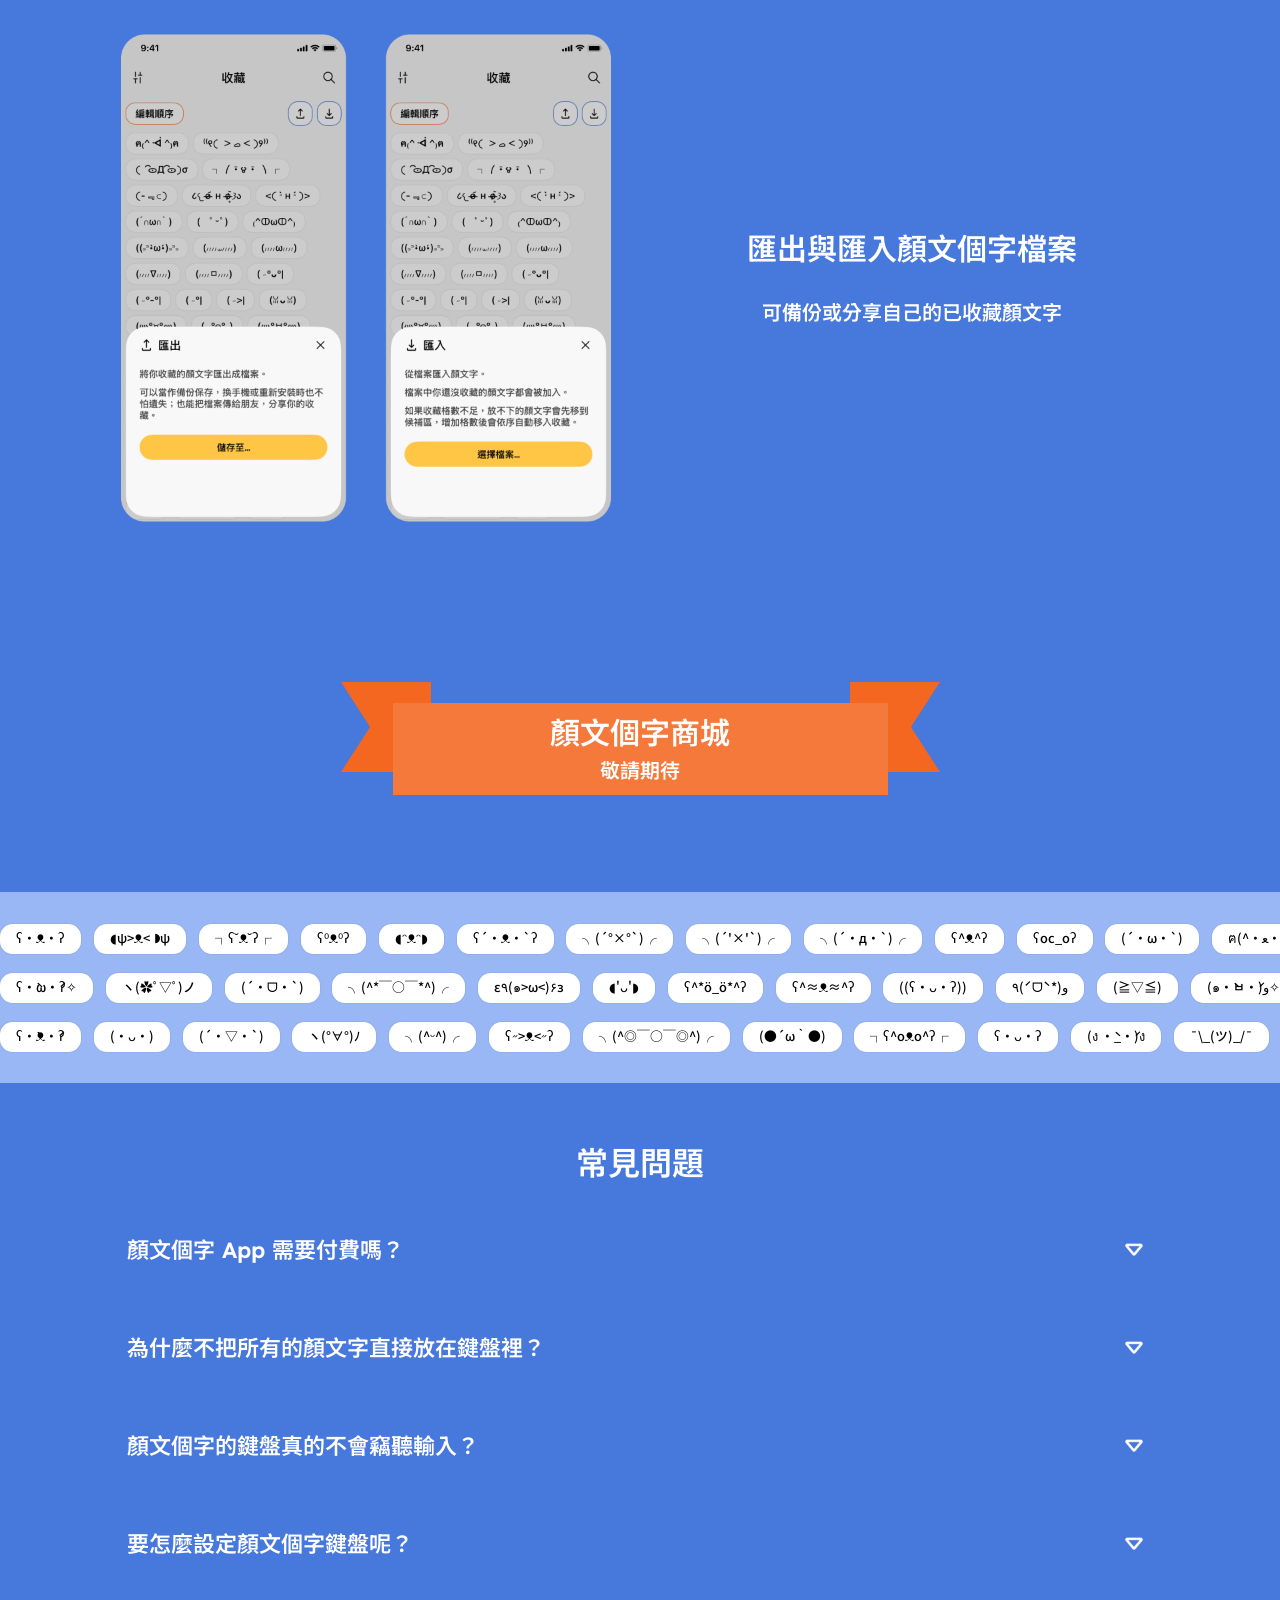
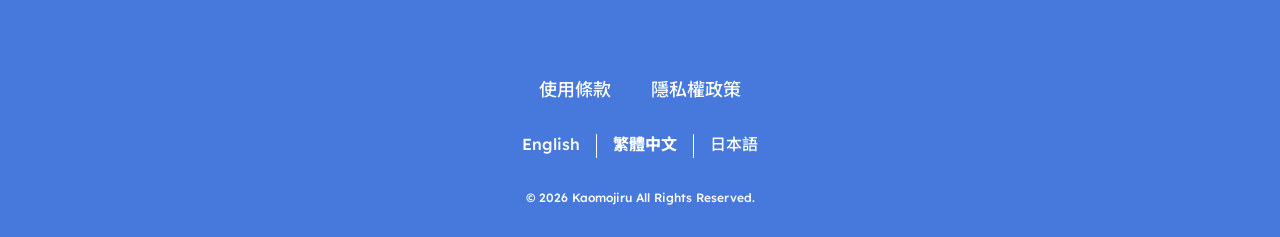
==== commit dea49b47: "Add favicon to all pages Co-Authored-By: Claude Opus 5.5 <noreply@anthropic.com>" ====
--- a/index.html
+++ b/index.html
@@ -4,6 +4,7 @@
   <meta charset="UTF-8" />
   <meta name="viewport" content="width=device-width, initial-scale=1.0" />
   <title>顏文個字 Kaomojiru｜你想得到的五官組合，這裡都有</title>
+  <link rel="icon" type="image/png" sizes="16x16" href="images/favicon.png" />
   <meta name="description" content="顏文個字：你想得到的五官組合，這裡都有。收藏顏文字、用顏文個字鍵盤隨處輸入。" />
   <link rel="alternate" hreflang="zh-Hant" href="index.html" />
   <link rel="alternate" hreflang="en" href="en/index.html" />
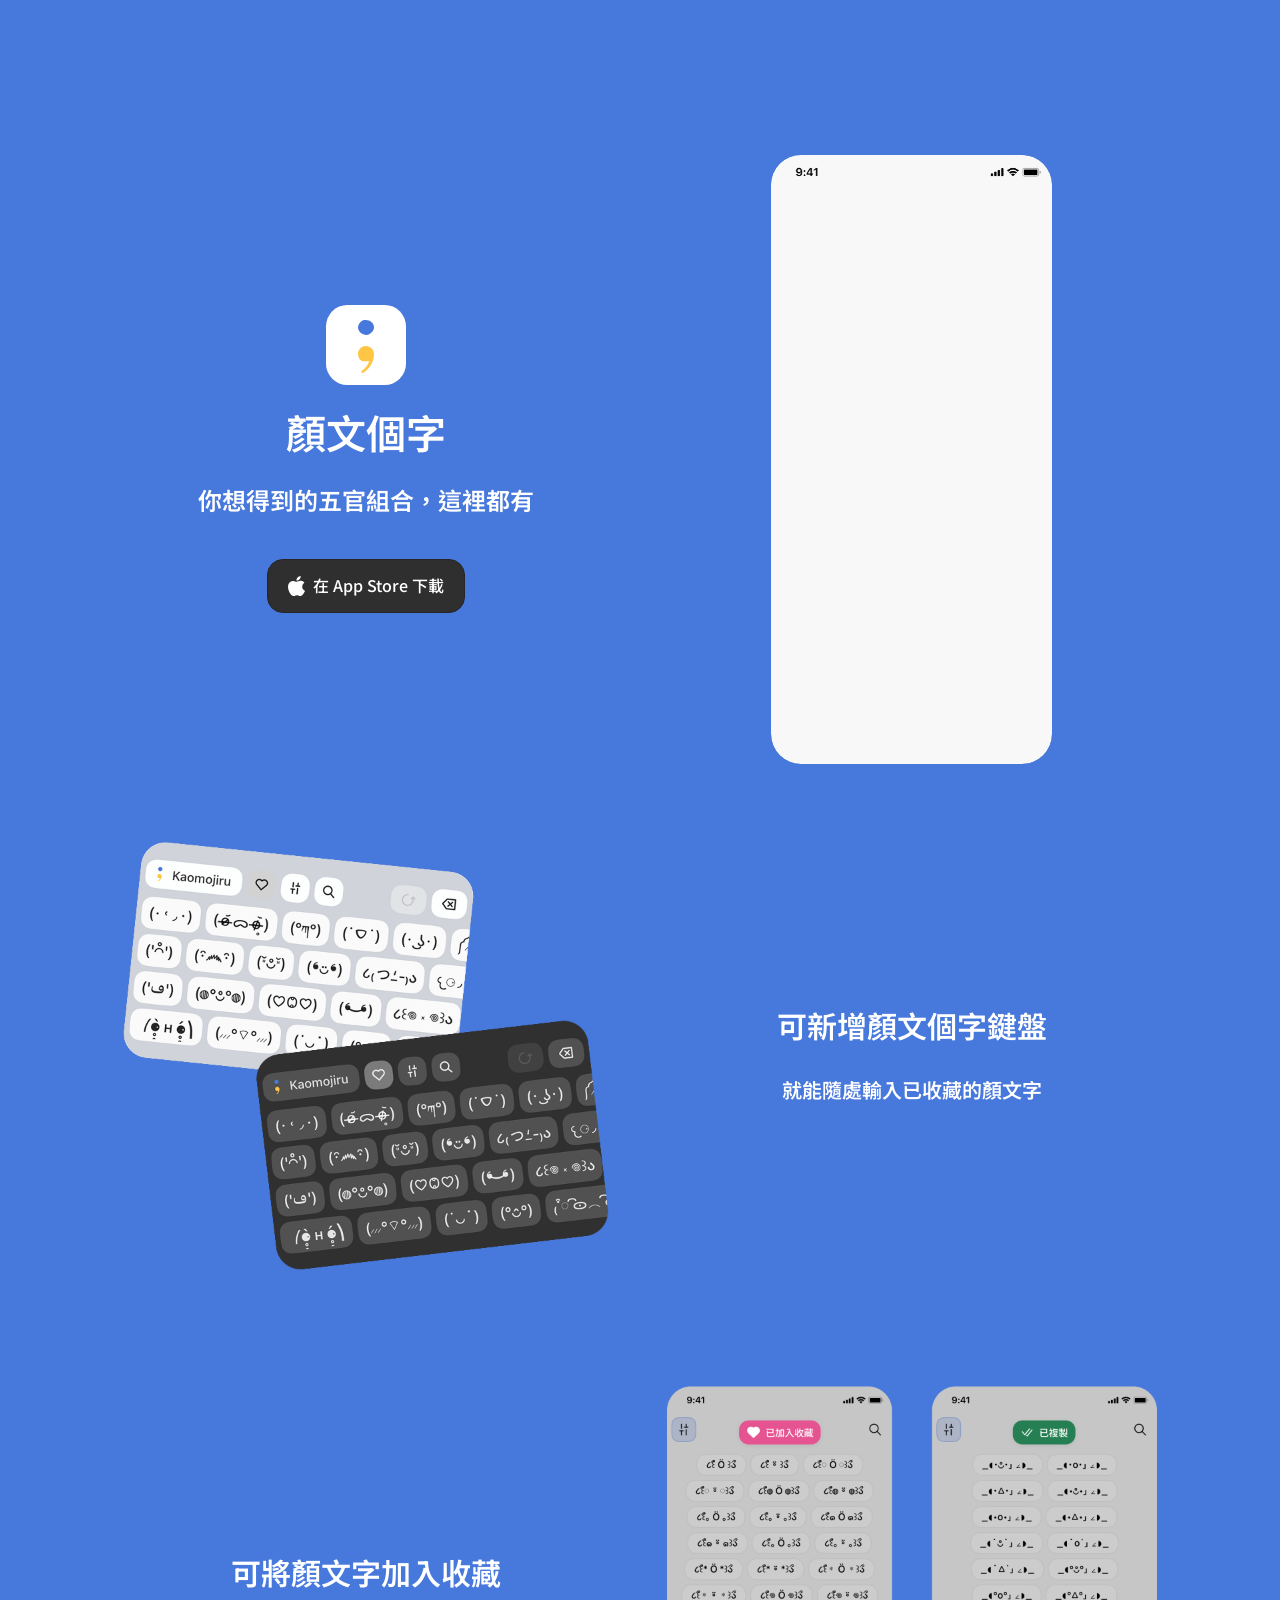
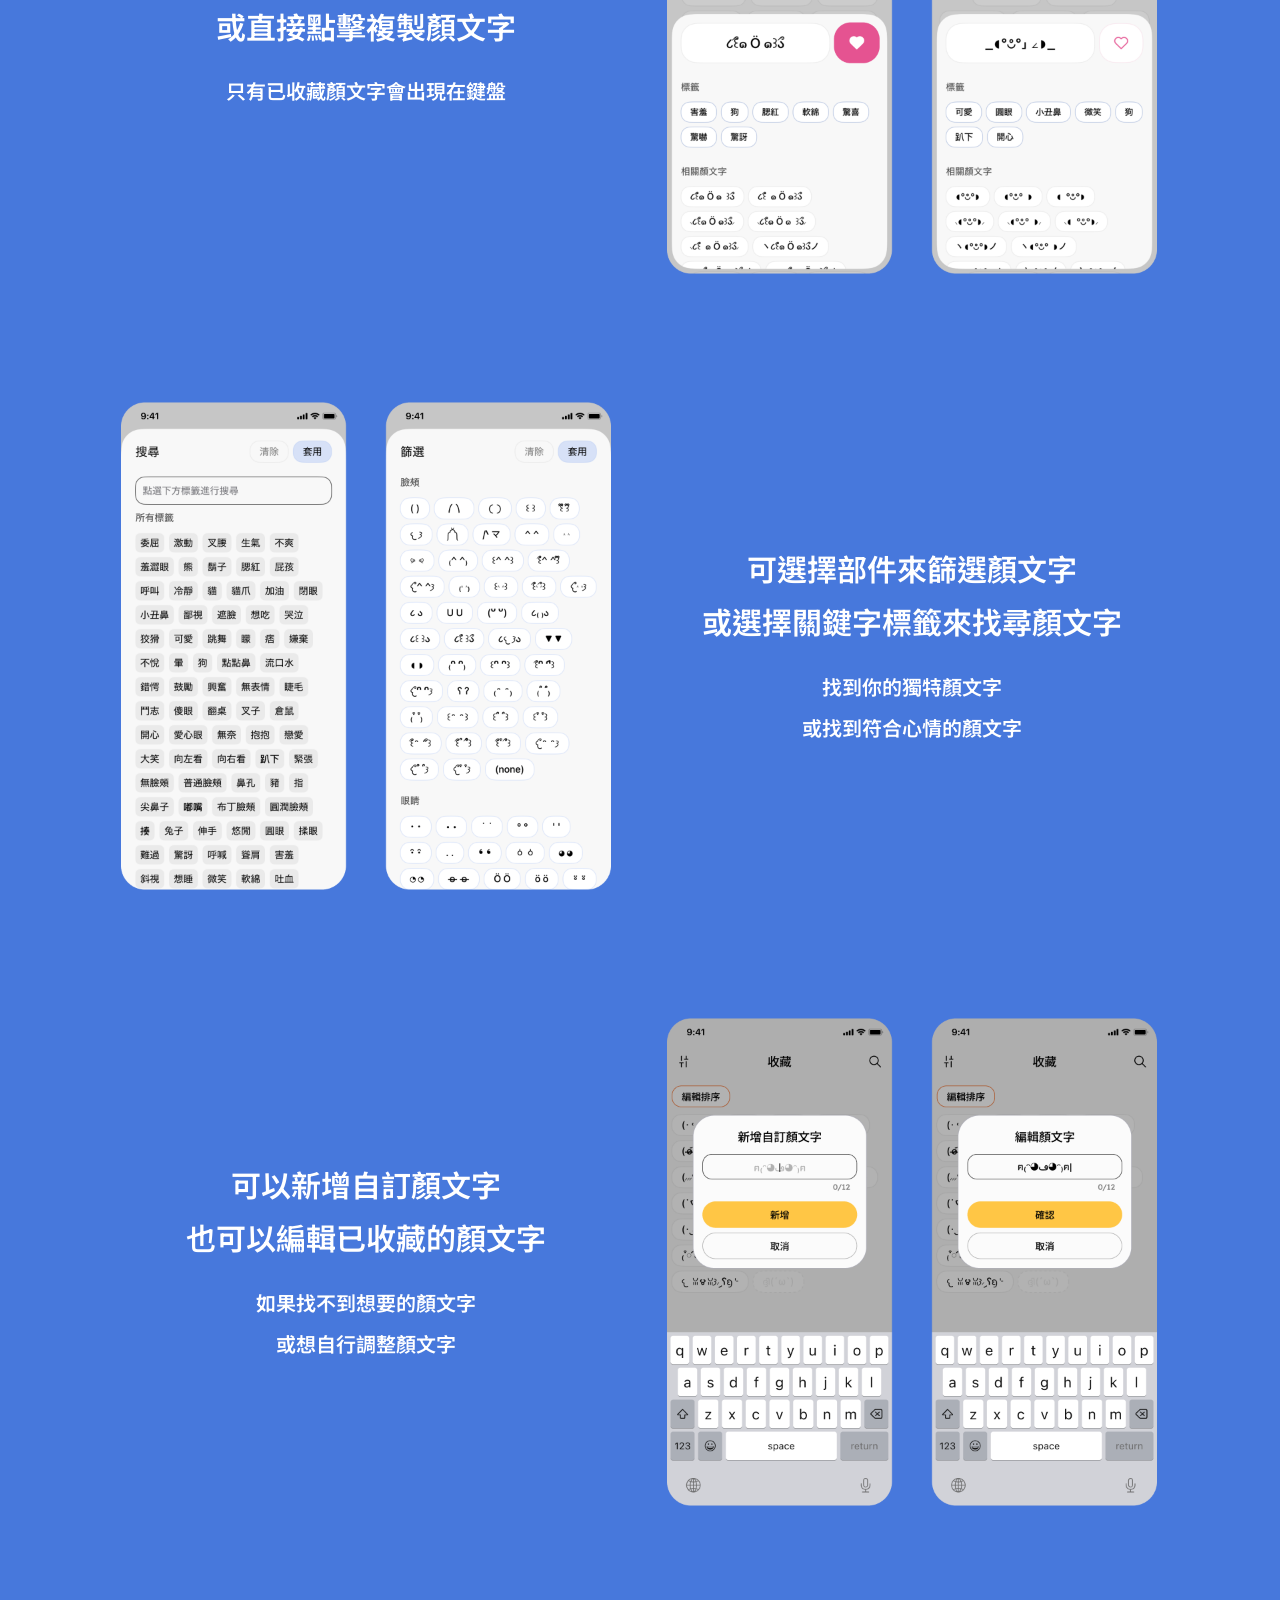
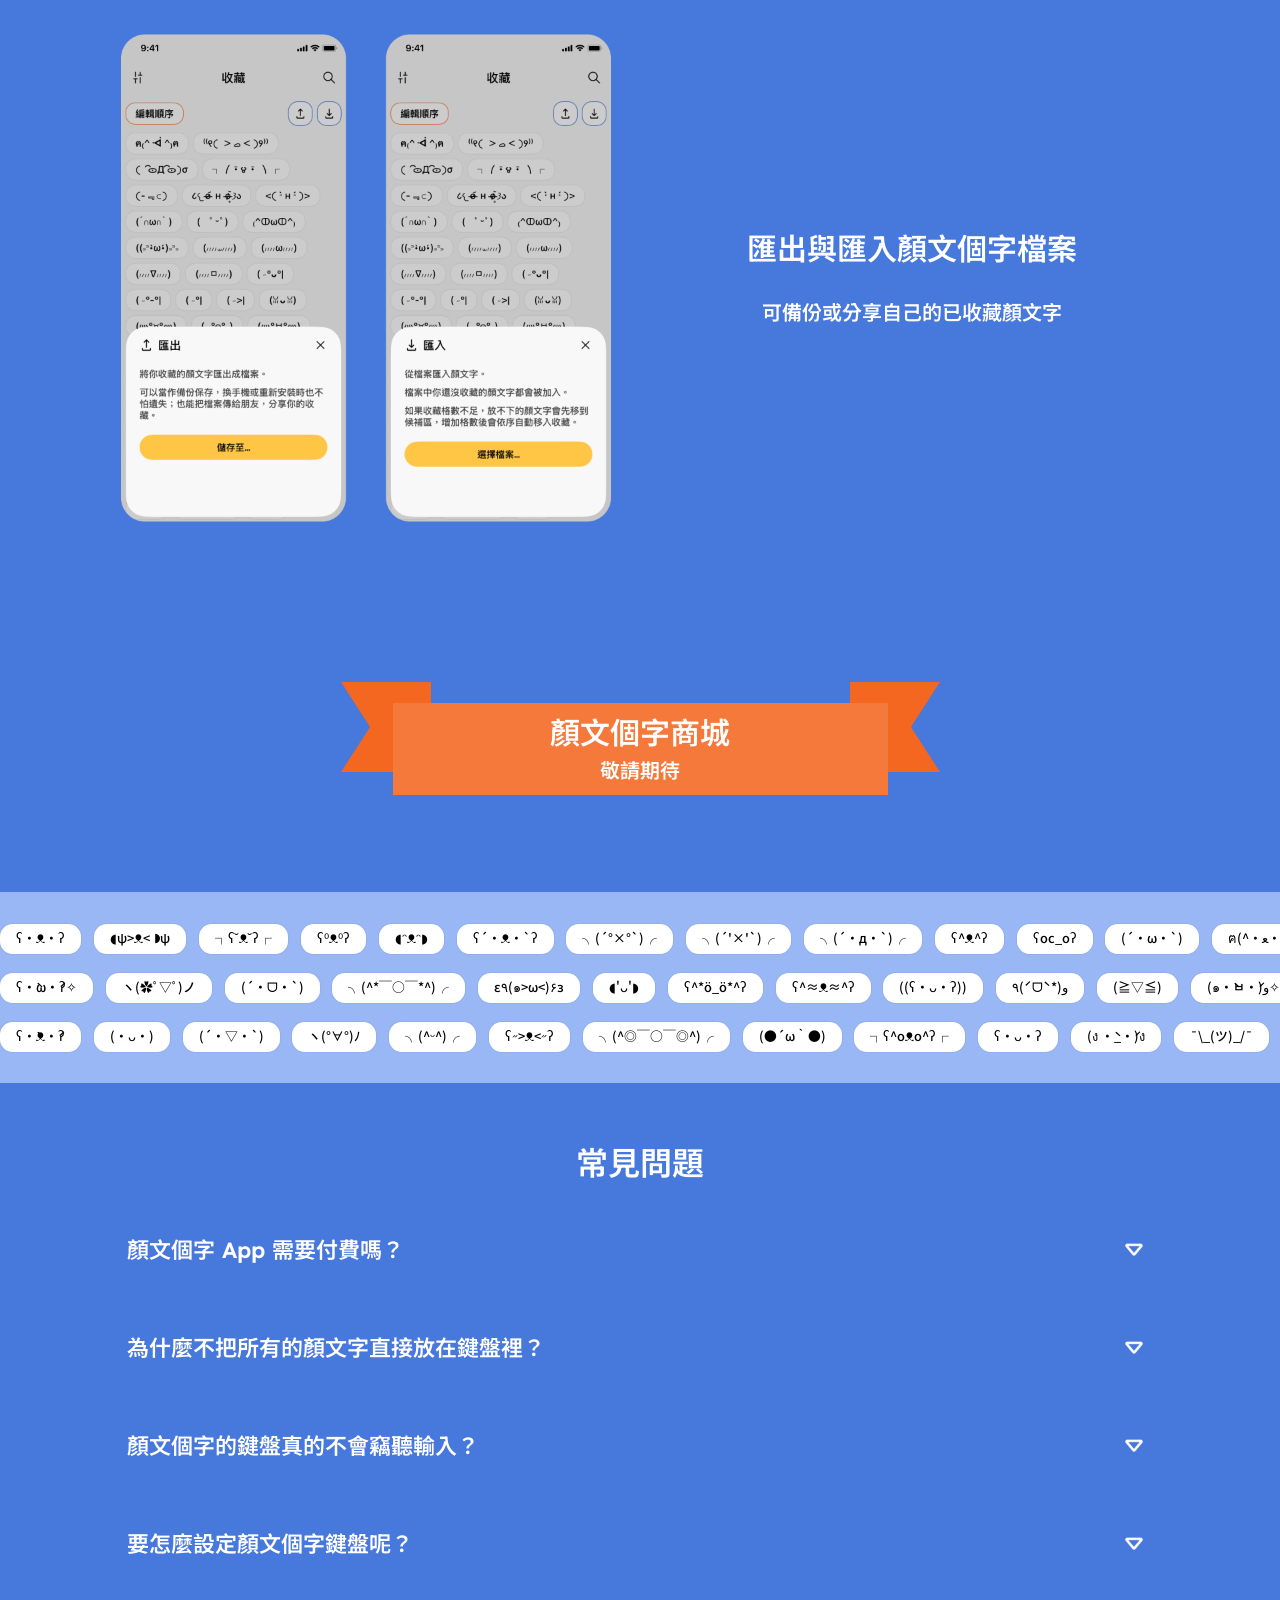
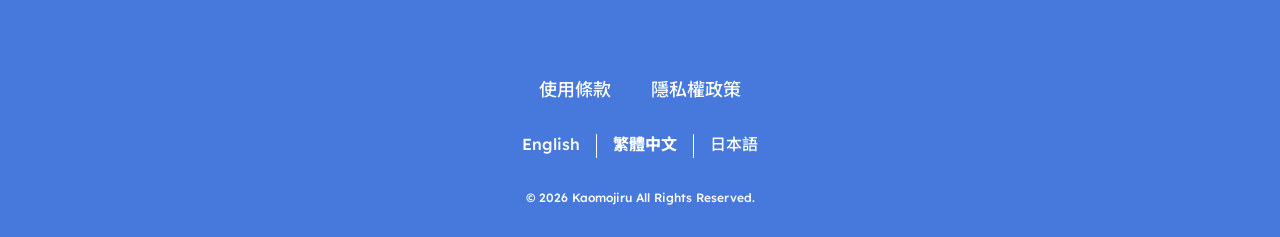
==== commit ac2cf973: "Replace hero image with app demo videos - Hero section now plays a looping, muted demo video per lan" ====
--- a/index.html
+++ b/index.html
@@ -12,7 +12,7 @@
   <link rel="preconnect" href="https://fonts.googleapis.com" />
   <link rel="preconnect" href="https://fonts.gstatic.com" crossorigin />
   <link href="https://fonts.googleapis.com/css2?family=Lexend+Deca:wght@500;600;800&family=Noto+Sans+TC:wght@500;600;800&display=swap" rel="stylesheet" />
-  <link rel="stylesheet" href="css/style.css" />
+  <link rel="stylesheet" href="css/style.css?v=2" />
   <script>document.documentElement.classList.add("js");</script>
 </head>
 <body>
@@ -57,7 +57,14 @@
           </a>
         </div>
         <div class="media media--hero">
-          <img src="images/image_1_ch.png" alt="顏文個字 App 主畫面：各式顏文字一覽" width="526" height="614" />
+          <div class="hero-phone">
+            <div class="hero-phone__screen">
+              <video class="hero-phone__video" autoplay muted loop playsinline preload="auto" disablepictureinpicture aria-label="顏文個字 App 操作示範影片">
+                <source src="videos/video_ch.mp4" type="video/mp4" />
+              </video>
+              <img class="hero-phone__statusbar" src="images/statusbar.png" alt="" width="844" height="99" />
+            </div>
+          </div>
         </div>
       </section>
 
@@ -293,6 +300,6 @@
 
   <div class="toast" id="toast" role="status" aria-live="polite"></div>
 
-  <script src="js/main.js"></script>
+  <script src="js/main.js?v=2"></script>
 </body>
 </html>
--- a/css/style.css
+++ b/css/style.css
@@ -310,6 +310,45 @@
 
 .media--hero {
   height: 614px;
+  aspect-ratio: 526 / 614;
+}
+
+/* Hero 影片：影片上方蓋 status bar，再整體導圓角
+   Figma：外框 526 × 614，手機 281.25 × 609（圓角 30px），置中
+   全部以手機寬度換算，RWD 縮放時影片、status bar、圓角會等比例一起縮放 */
+.hero-phone {
+  container-type: inline-size;
+  width: 53.47%; /* 281.25 / 526 */
+  aspect-ratio: 750 / 1624; /* 影片原始比例（= 281.25 / 609） */
+}
+
+.hero-phone__screen {
+  position: relative;
+  width: 100%;
+  height: 100%;
+  overflow: hidden;
+  border-radius: calc(30 / 281.25 * 100cqw);
+  background: #f8f8f8;
+  /* 讓 Safari 的 <video> 也確實被圓角裁切 */
+  -webkit-mask-image: -webkit-radial-gradient(white, black);
+  isolation: isolate;
+}
+
+.hero-phone__video {
+  display: block;
+  width: 100%;
+  height: 100%;
+  object-fit: cover;
+}
+
+/* 加上 .media 提高權重，避免被 .media img 的固定寬度覆蓋 */
+.media .hero-phone__statusbar {
+  position: absolute;
+  top: 0;
+  left: 0;
+  width: 100%;
+  height: auto;
+  pointer-events: none;
 }
 
 .media--keyboard {
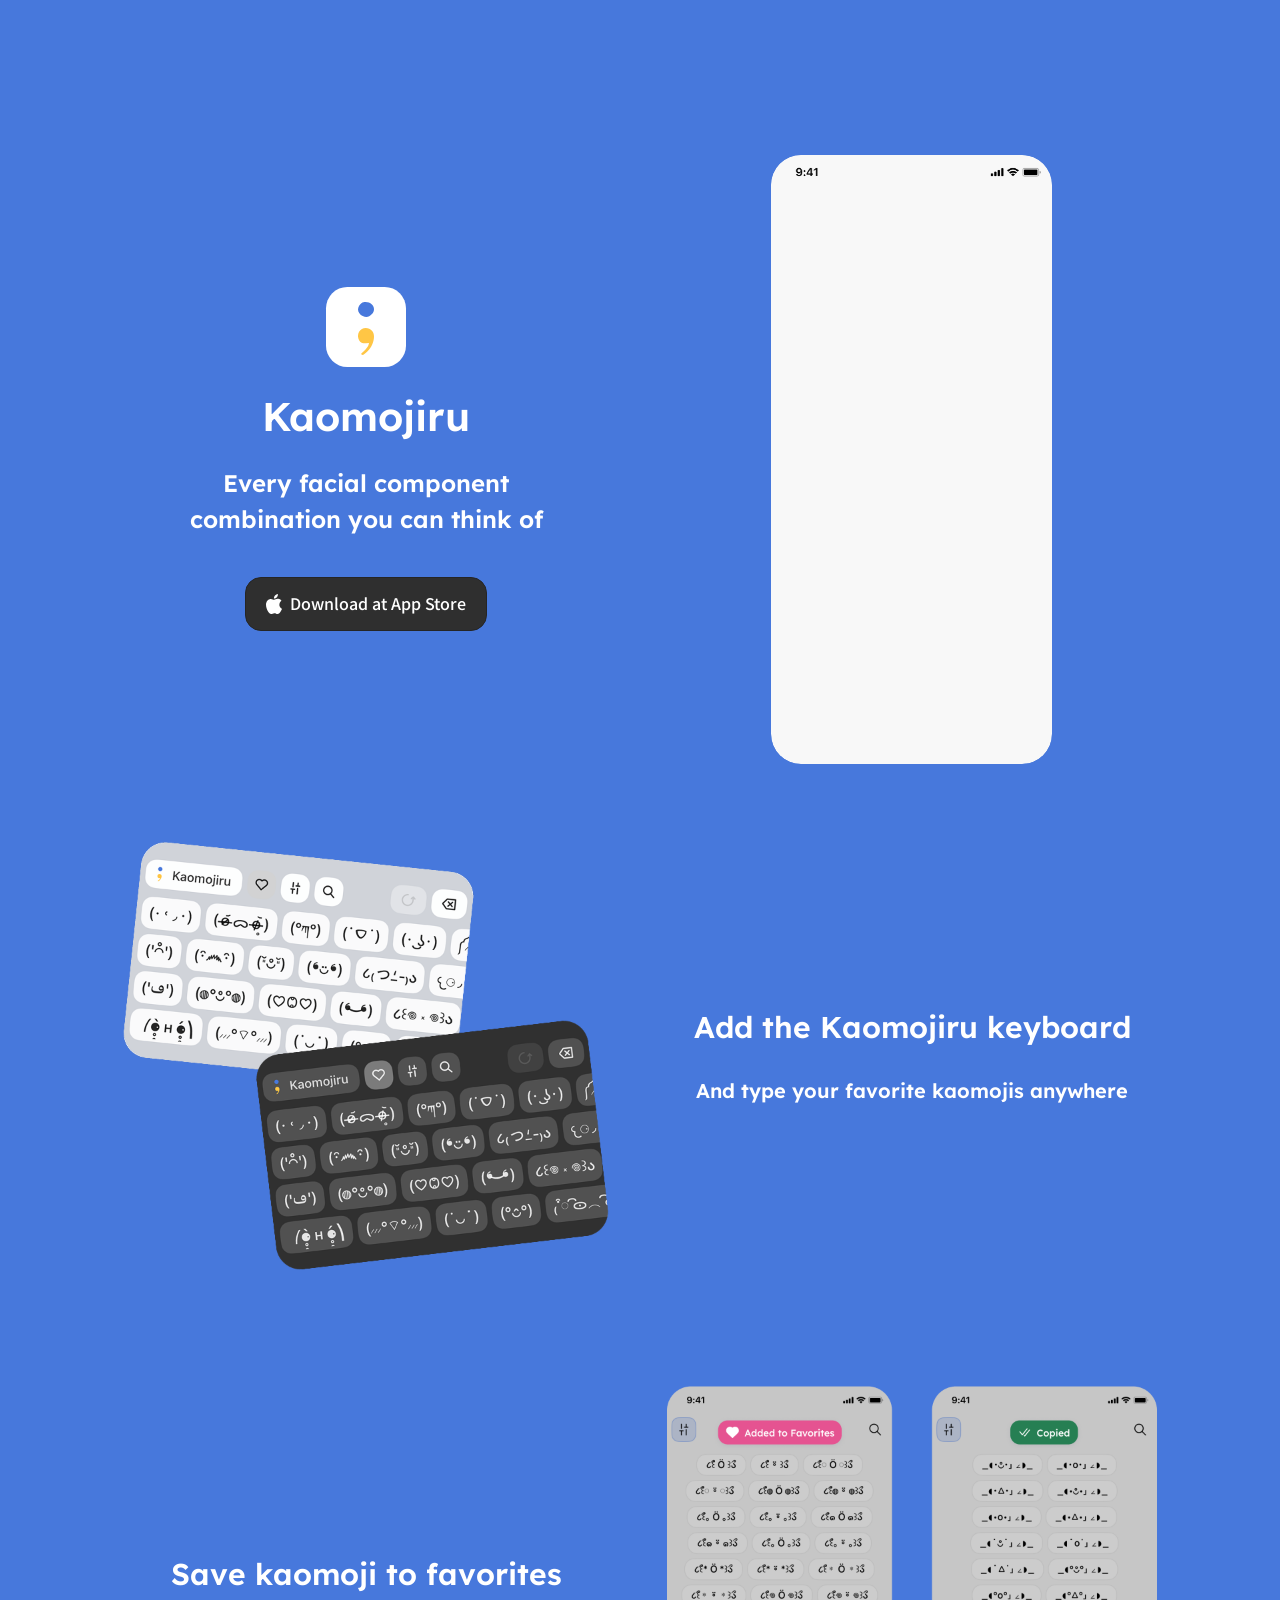
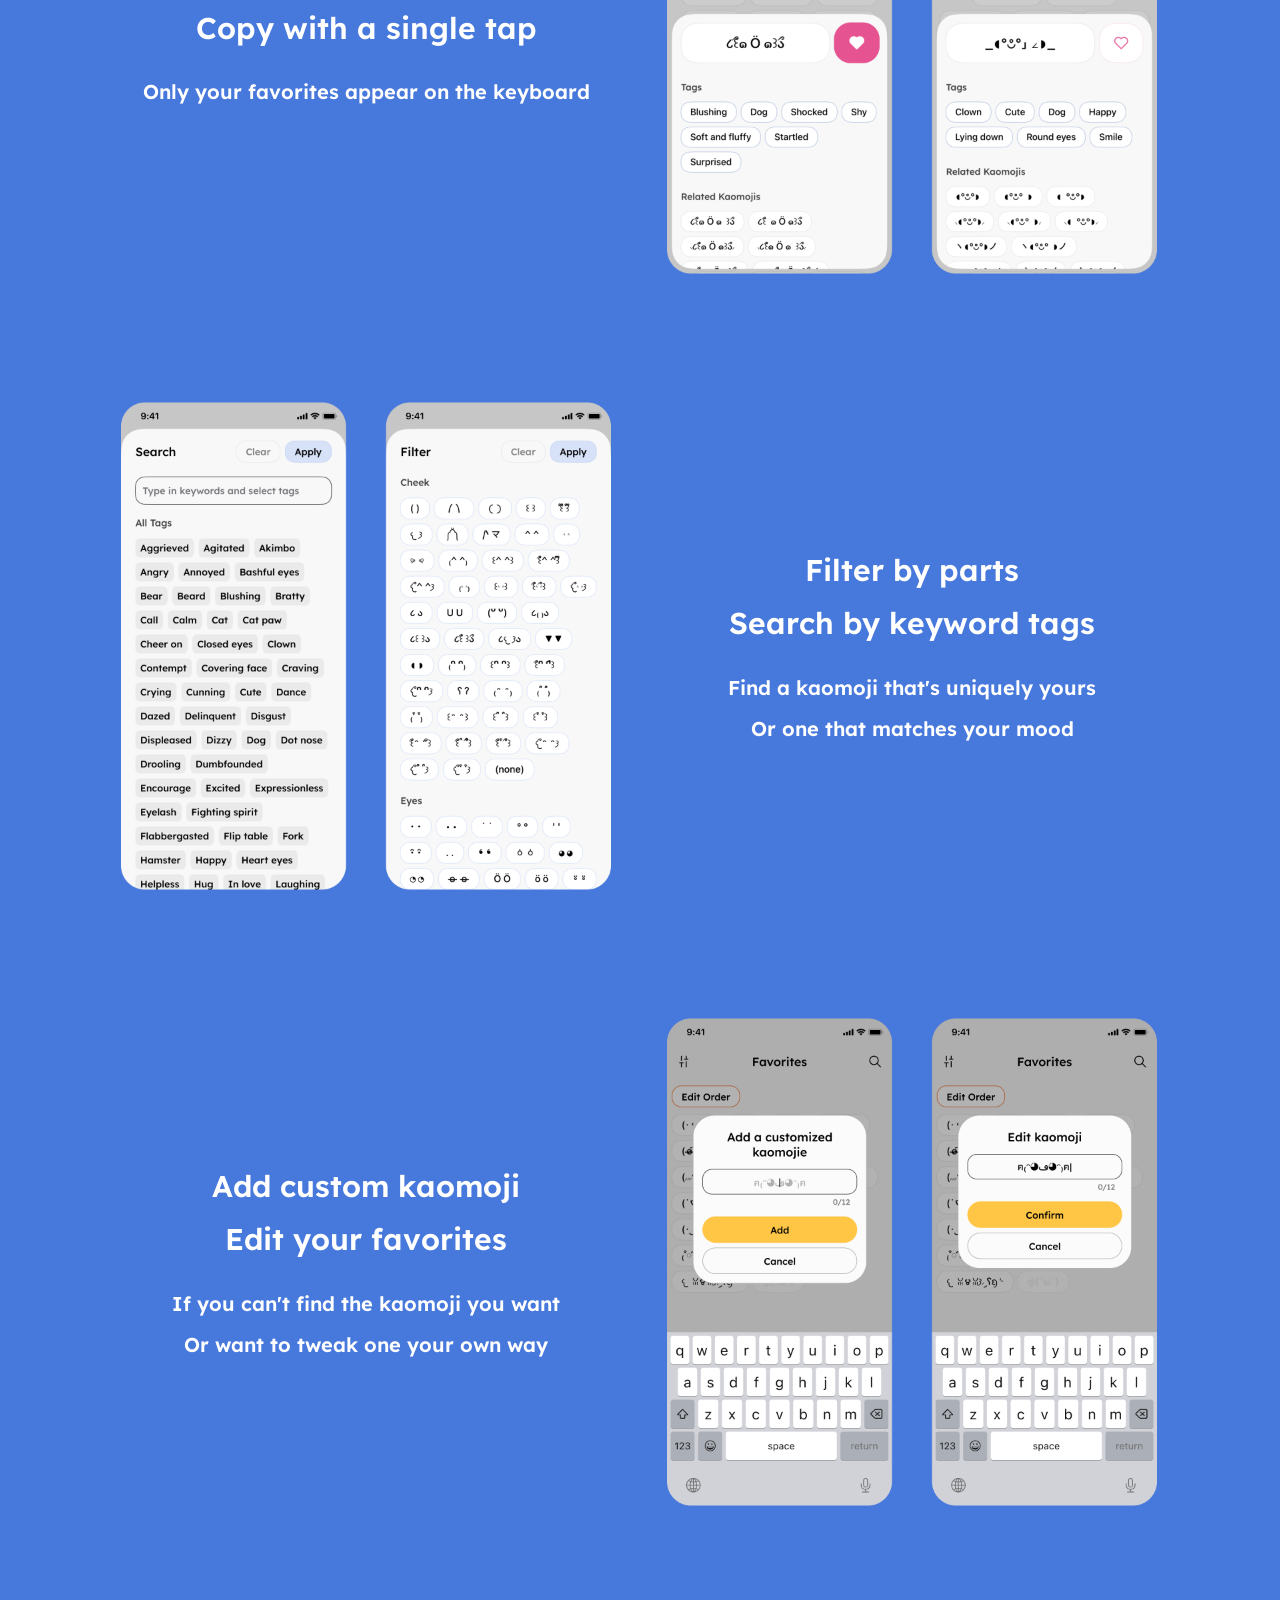
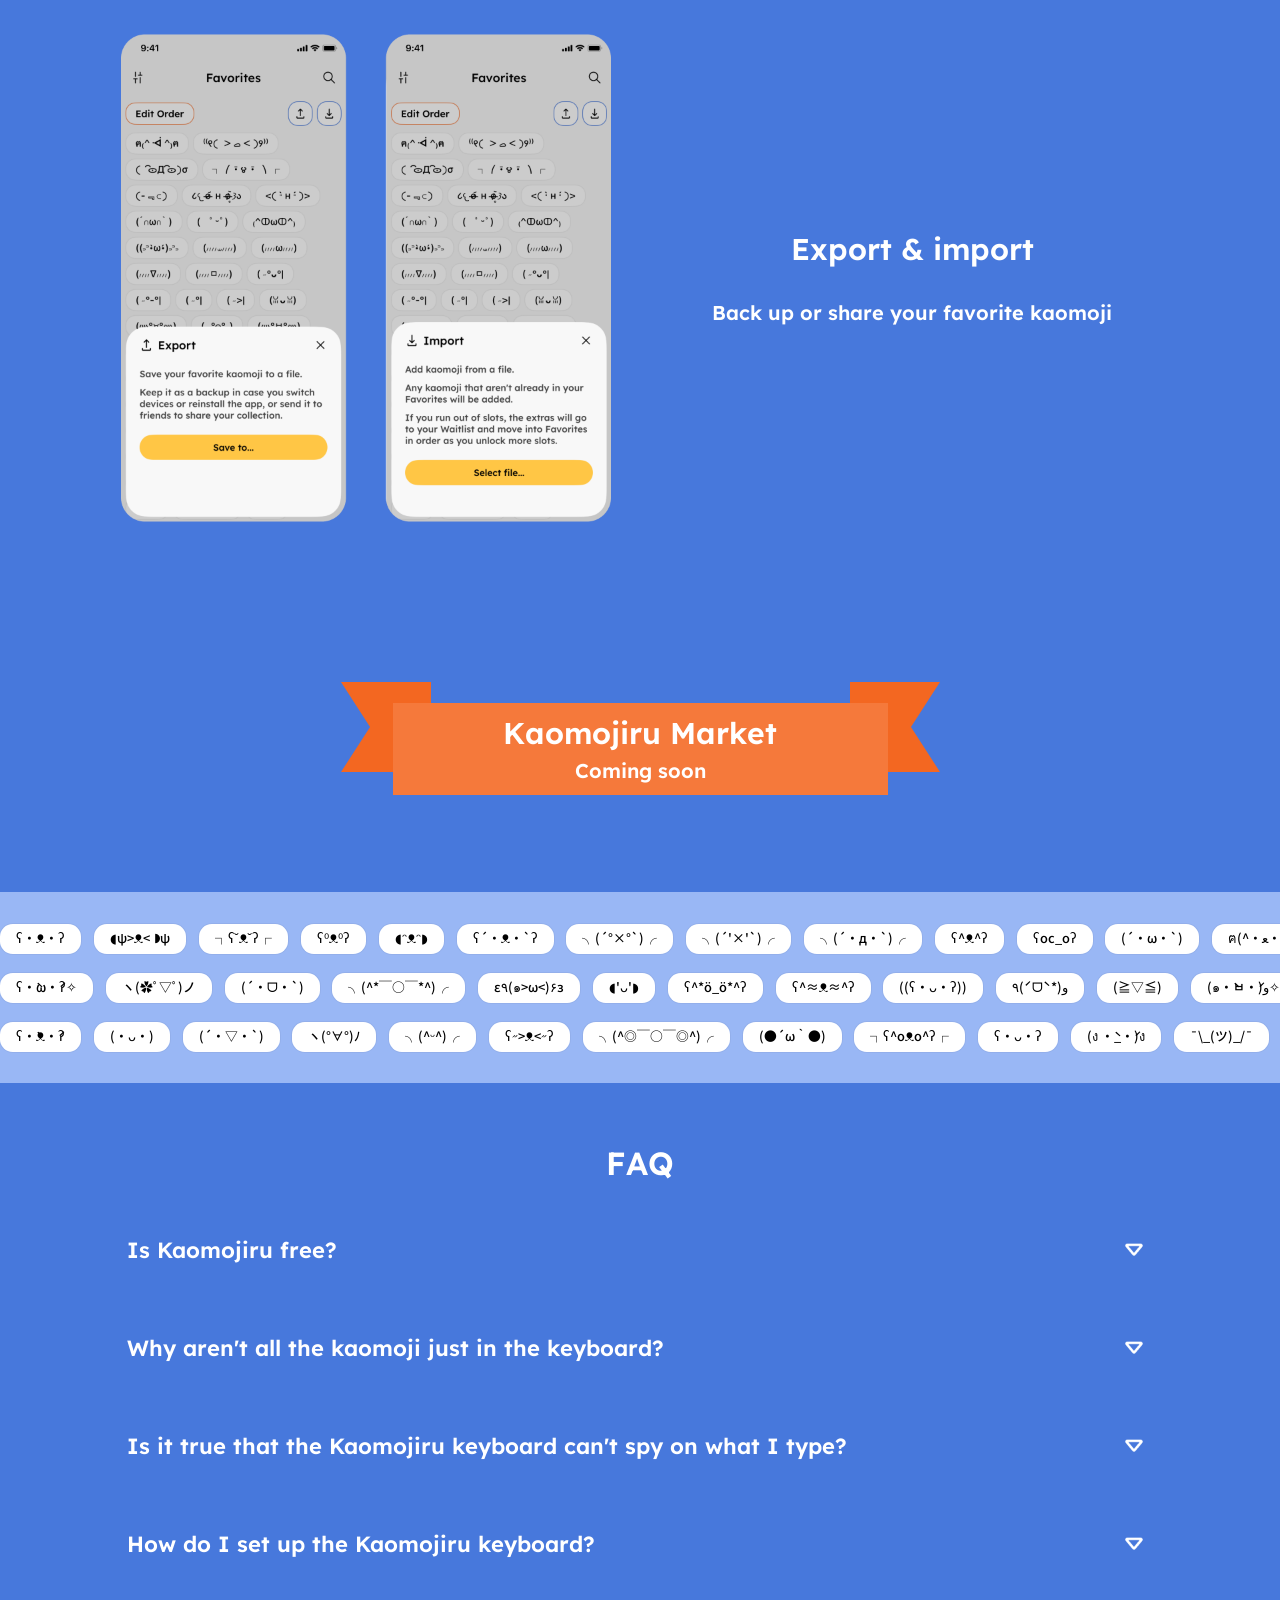
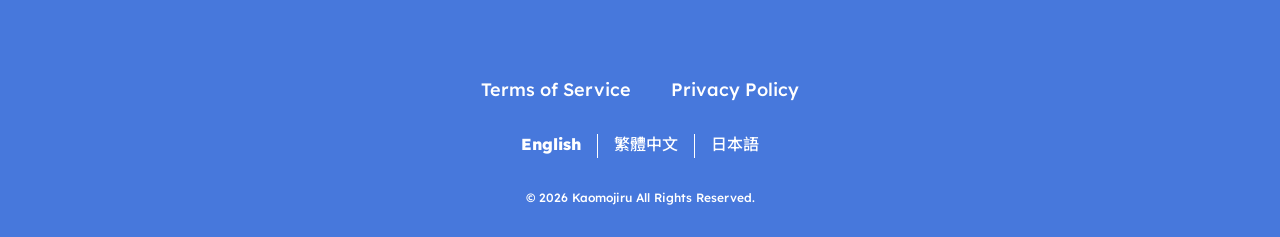
==== commit e15466e1: "Send visitors to their language from the homepage - On the root page, redirect to the Japanese or En" ====
--- a/index.html
+++ b/index.html
@@ -2,6 +2,31 @@
 <html lang="zh-Hant-TW">
 <head>
   <meta charset="UTF-8" />
+  <script>
+    /* 語言導向：只在首頁（網站根目錄）執行
+       1. 使用者曾在 footer 選過語言 → 依記住的選擇
+       2. 否則依瀏覽器語言：日文 → 日文版、英文 → 英文版、中文 → 留在中文版
+       3. 都不符合 → 英文版
+       搜尋引擎爬蟲不導向，避免中文版無法被收錄 */
+    (function () {
+      if (/bot|crawl|spider|slurp|preview/i.test(navigator.userAgent)) return;
+      var lang = null;
+      try { lang = localStorage.getItem("kaomojiru-lang"); } catch (e) {}
+      if (!lang) {
+        var prefs = navigator.languages && navigator.languages.length ? navigator.languages : [navigator.language || ""];
+        for (var i = 0; i < prefs.length && !lang; i++) {
+          var code = String(prefs[i]).toLowerCase();
+          if (code.indexOf("zh") === 0) lang = "zh";
+          else if (code.indexOf("ja") === 0) lang = "ja";
+          else if (code.indexOf("en") === 0) lang = "en";
+        }
+        lang = lang || "en";
+      }
+      if (lang === "en" || lang === "ja") {
+        location.replace(lang + "/index.html" + location.search + location.hash);
+      }
+    })();
+  </script>
   <meta name="viewport" content="width=device-width, initial-scale=1.0" />
   <title>顏文個字 Kaomojiru｜你想得到的五官組合，這裡都有</title>
   <link rel="icon" type="image/png" sizes="16x16" href="images/favicon.png" />
@@ -12,7 +37,7 @@
   <link rel="preconnect" href="https://fonts.googleapis.com" />
   <link rel="preconnect" href="https://fonts.gstatic.com" crossorigin />
   <link href="https://fonts.googleapis.com/css2?family=Lexend+Deca:wght@500;600;800&family=Noto+Sans+TC:wght@500;600;800&display=swap" rel="stylesheet" />
-  <link rel="stylesheet" href="css/style.css?v=2" />
+  <link rel="stylesheet" href="css/style.css?v=3" />
   <script>document.documentElement.classList.add("js");</script>
 </head>
 <body>
@@ -289,17 +314,17 @@
       <a href="privacy.html">隱私權政策</a>
     </nav>
     <nav class="site-footer__lang" aria-label="語言">
-      <a href="en/index.html" lang="en">English</a>
+      <a href="en/index.html" data-lang="en" lang="en">English</a>
       <span class="site-footer__divider" aria-hidden="true"></span>
-      <a href="index.html" aria-current="page">繁體中文</a>
+      <a href="index.html" data-lang="zh" aria-current="page">繁體中文</a>
       <span class="site-footer__divider" aria-hidden="true"></span>
-      <a href="ja/index.html" lang="ja">日本語</a>
+      <a href="ja/index.html" data-lang="ja" lang="ja">日本語</a>
     </nav>
     <p class="site-footer__copy">© 2026 Kaomojiru All Rights Reserved.</p>
   </footer>
 
   <div class="toast" id="toast" role="status" aria-live="polite"></div>
 
-  <script src="js/main.js?v=2"></script>
+  <script src="js/main.js?v=4"></script>
 </body>
 </html>
--- a/css/style.css
+++ b/css/style.css
@@ -512,8 +512,16 @@
   animation-name: marquee-right;
 }
 
-.rolling__row:hover .rolling__track,
-.rolling__row:focus-within .rolling__track {
+/* 滑鼠移到某排時暫停；鍵盤 Tab 到按鈕時也暫停。
+   不用 :focus-within，否則滑鼠點擊後按鈕保持 focus，該排會一直停住。
+   hover 只在有滑鼠的裝置生效，避免手機點擊後殘留 hover 狀態。 */
+@media (hover: hover) {
+  .rolling__row:hover .rolling__track {
+    animation-play-state: paused;
+  }
+}
+
+.rolling__row:has(.kaomoji-btn:focus-visible) .rolling__track {
   animation-play-state: paused;
 }
 
@@ -555,9 +563,11 @@
   transition: transform 0.2s var(--ease-out), box-shadow 0.2s ease;
 }
 
-.kaomoji-btn:hover {
-  transform: translateY(-3px);
-  box-shadow: 0 3px 8px rgba(26, 62, 140, 0.18);
+@media (hover: hover) {
+  .kaomoji-btn:hover {
+    transform: translateY(-3px);
+    box-shadow: 0 3px 8px rgba(26, 62, 140, 0.18);
+  }
 }
 
 .kaomoji-btn:active {
